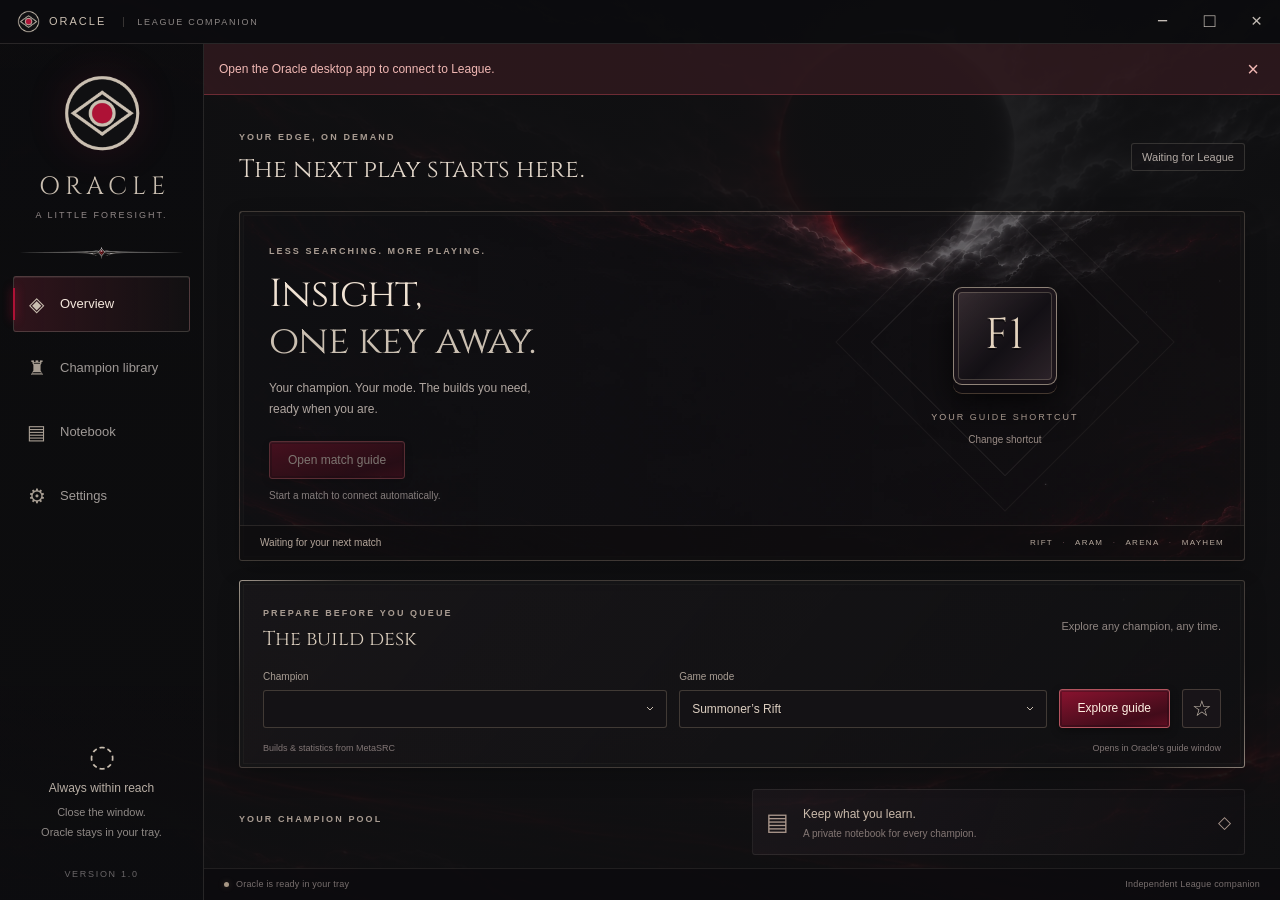
==== src/ui/index.html @ 6bd6531d "Build Oracle 1.2 tray analytics companion with themed guides and setup" ====
<!doctype html>
<html lang="en" data-theme="umbra">
<head>
  <meta charset="utf-8"><meta name="viewport" content="width=device-width,initial-scale=1"><meta name="color-scheme" content="dark">
  <meta http-equiv="Content-Security-Policy" content="default-src 'self'; script-src 'self'; style-src 'self' 'unsafe-inline'; img-src 'self' data: https://raw.communitydragon.org; connect-src 'self' ipc: http://ipc.localhost; object-src 'none'; frame-src 'none'; base-uri 'self'">
  <title>Oracle</title><link rel="icon" href="oracle.png"><link rel="stylesheet" href="appearance.css"><link rel="stylesheet" href="oracle.css">
  <script src="appearance.js"></script><script type="module" src="oracle.js"></script>
</head>
<body>
  <div class="app">
    <header class="titlebar" data-tauri-drag-region>
      <div class="title-identity" data-tauri-drag-region><img src="oracle.png" alt=""><span data-tauri-drag-region>ORACLE <i>LEAGUE COMPANION</i></span></div>
      <div class="window-actions"><button data-action="minimize" aria-label="Minimize">−</button><button data-action="maximize" aria-label="Maximize or restore">□</button><button data-action="hide" aria-label="Close to system tray" title="Close to tray">×</button></div>
    </header>
    <aside class="sidebar">
      <div class="brand"><img src="oracle.png" alt=""><h1>ORACLE</h1><span>A LITTLE FORESIGHT.</span></div>
      <img class="divider" src="lobby/divider.webp" alt="">
      <nav aria-label="Main navigation">
        <button class="nav active" data-tab="overview"><span class="nav-icon">◈</span>Overview</button>
        <button class="nav" data-tab="library"><span class="nav-icon">♜</span>Champion library</button>
        <button class="nav" data-tab="notebook"><span class="nav-icon">▤</span>Notebook</button>
        <button class="nav" data-tab="settings"><span class="nav-icon">⚙</span>Settings</button>
      </nav>
      <div class="sidebar-bottom"><div class="tray-emblem">◌</div><strong>Always within reach</strong><p>Close the window.<br>Oracle stays in your tray.</p><span id="version">VERSION 1.0</span></div>
    </aside>
    <main>
      <div id="app-error" class="error-banner" role="alert" hidden><span></span><button id="dismiss-error" aria-label="Dismiss error">×</button></div>
      <section id="overview" class="page active" aria-labelledby="overview-heading">
        <div class="page-heading"><div><span class="eyebrow">YOUR EDGE, ON DEMAND</span><h2 id="overview-heading">The next play starts here.</h2></div><span id="connection" class="connection">Waiting for League</span></div>
        <section class="hero framed">
          <div class="hero-copy"><span class="eyebrow">LESS SEARCHING. MORE PLAYING.</span><h3>Insight,<br><em>one key away.</em></h3><p>Your champion. Your mode. The builds you need,<br>ready when you are.</p><button class="primary" id="open-current" disabled>Open match guide</button><span id="current-caption" class="hero-caption">Start a match to connect automatically.</span></div>
          <div class="key-shrine"><div class="orbit orbit-one"></div><div class="orbit orbit-two"></div><div class="keycap" id="hero-key">F1</div><span>YOUR GUIDE SHORTCUT</span><button class="text-button" data-go="settings">Change shortcut</button></div>
          <div class="hero-footer"><span id="match-state">Waiting for your next match</span><span>RIFT <b>·</b> ARAM <b>·</b> ARENA <b>·</b> MAYHEM</span></div>
        </section>
        <section class="build-desk framed" aria-labelledby="desk-heading"><div class="section-heading"><div><span class="eyebrow">PREPARE BEFORE YOU QUEUE</span><h3 id="desk-heading">The build desk</h3></div><span class="subtle">Explore any champion, any time.</span></div>
          <div class="desk-controls"><label>Champion<select id="desk-champion" aria-label="Guide champion"></select></label><label>Game mode<select id="desk-mode"><option value="rift">Summoner’s Rift</option><option value="aram">ARAM</option><option value="arena">Arena</option><option value="mayhem">ARAM: Mayhem</option></select></label><button id="open-guide" class="primary">Explore guide</button><button id="favorite" class="favorite-button" aria-label="Favorite this champion" title="Favorite champion">☆</button></div>
          <div class="desk-footer"><span id="provider-label">Builds & statistics from MetaSRC</span><span>Opens in Oracle’s guide window</span></div>
        </section>
        <div class="overview-bottom"><div><span class="eyebrow">YOUR CHAMPION POOL</span><div id="favorite-chips" class="favorite-chips"></div></div><button class="notebook-prompt" data-go="notebook"><span>▤</span><div><strong>Keep what you learn.</strong><small>A private notebook for every champion.</small></div><span class="tiny-diamond">◇</span></button></div>
      </section>
      <section id="library" class="page" aria-labelledby="library-heading" hidden><div class="page-heading"><div><span class="eyebrow">KNOW YOUR CHAMPION</span><h2 id="library-heading">Champion library</h2></div><span id="champion-count" class="subtle"></span></div><div class="library-tools"><label class="search-field"><span>⌕</span><input id="champion-search" type="search" placeholder="Find a champion…" aria-label="Search champions"></label><button id="favorites-only" class="secondary" aria-pressed="false">☆ Favorites</button></div><div id="champion-grid" class="champion-grid"></div><p id="no-champions" class="empty" hidden>No champions match your search.</p></section>
      <section id="notebook" class="page" aria-labelledby="notebook-heading" hidden><div class="page-heading"><div><span class="eyebrow">SMALL NOTES. BETTER GAMES.</span><h2 id="notebook-heading">Your champion notebook</h2></div><span class="subtle">Saved on this PC</span></div><div class="notebook framed"><div class="note-heading"><label>Champion<select id="note-champion"></select></label><span id="note-state" role="status">No saved note</span></div><label for="note-text" class="note-label">What do you want to remember?</label><textarea id="note-text" maxlength="2000" placeholder="A matchup to respect. A build that worked. One thing to do better next game…"></textarea><div class="note-footer"><span id="note-count">0 / 2000</span><button id="save-note" class="primary">Save note</button></div></div><p class="privacy-note">Your observations stay in Oracle. Notes are never sent to a guide provider.</p></section>
      <section id="settings" class="page" aria-labelledby="settings-heading" hidden><div class="page-heading"><div><span class="eyebrow">MAKE IT YOURS</span><h2 id="settings-heading">Settings</h2></div><span class="subtle">Changes save immediately</span></div>
        <section class="settings-card framed"><h3>The guide shortcut</h3><div class="setting-row"><div><strong>Open analytics in game</strong><p>Press a function key, or combine a key with Ctrl, Alt or Shift.<br>Escape cancels recording.</p></div><button id="record-key" class="shortcut-button">F1 <span>Change</span></button></div><div class="shortcut-footer"><span id="shortcut-state">Active while League’s game window is in front.</span><button id="reset-key" class="text-button">Reset to F1</button><button id="disable-key" class="text-button">Disable</button></div><p id="capture-hint" role="status" hidden>Press your new shortcut…</p></section>
        <section class="settings-card framed"><h3>Quietly in the background</h3><label class="setting-row"><div><strong>Start with Windows</strong><p>Launch Oracle quietly in the system tray when you sign in.</p></div><input id="start-windows" type="checkbox" role="switch"><span class="switch" aria-hidden="true"></span></label><label class="setting-row"><div><strong>Open directly in the tray</strong><p>Keep the main window hidden when you launch Oracle.</p></div><input id="launch-tray" type="checkbox" role="switch"><span class="switch" aria-hidden="true"></span></label></section>
        <section class="settings-card framed"><h3>A familiar atmosphere</h3><div class="setting-row"><div><strong>Asset colour</strong><p>Silver frames, a jewel accent, and the original eclipse backdrop.</p></div><input id="accent-colour" type="color" aria-label="Asset colour" value="#ae1236"><button id="reset-colour" class="text-button">Reset</button></div></section>
        <div class="about-line"><span>ORACLE <small>by FrYiLo</small></span><button class="text-button" data-action="quit">Quit Oracle</button></div>
      </section>
      <footer class="statusbar"><span><i id="status-dot"></i><span id="status-label">Oracle is ready in your tray</span></span><span>Independent League companion</span></footer>
    </main>
  </div><div id="toast" class="toast" role="status" hidden></div>
</body>
</html>
---- src/ui/appearance.css ----
/* Shared materials. Asset colour is applied independently by appearance.js. */
:root {
  --silver: #cabfb1;
  --accent: #ae1236;
  --shine: #fff3e7;
  --rim: color-mix(in srgb,var(--silver) 64%,#2b292c);
  --muted-ink: color-mix(in srgb,var(--silver) 56%,#c5c5cc);
  --ground: color-mix(in srgb,var(--accent) 2%,#101012);
  --surface: color-mix(in srgb,var(--silver) 6%,#141416);
  --metal: linear-gradient(150deg,var(--shine),var(--rim) 22%,#373538 39%,var(--silver) 63%,#484549 79%,var(--shine));
  --enamel: linear-gradient(165deg,color-mix(in srgb,var(--accent) 77%,#181319),color-mix(in srgb,var(--accent) 35%,#08080b) 75%,color-mix(in srgb,var(--accent) 53%,#08080b));
  --graphite: linear-gradient(145deg,color-mix(in srgb,var(--silver) 13%,#171719),var(--ground) 64%,var(--surface));
}
---- src/ui/oracle.css ----
@font-face{font-family:Cinzel;src:url('fonts/cinzel-latin-400-normal.woff2')}@font-face{font-family:Cinzel;src:url('fonts/cinzel-latin-700-normal.woff2');font-weight:700}
*{box-sizing:border-box}html,body{margin:0;height:100%;overflow:hidden}body{font:14px/1.5 'Segoe UI',sans-serif;color:#e7e1da;background:#101012}button,input,select,textarea{font:inherit}button{color:inherit;cursor:pointer}button:disabled{cursor:default;opacity:.45}button:focus-visible,input:focus-visible,select:focus-visible,textarea:focus-visible{outline:2px solid var(--silver);outline-offset:4px}button{border:0}button,select{user-select:none}button{transition:background .16s,border-color .16s,box-shadow .16s}button:hover:not(:disabled){filter:brightness(1.15)}[hidden]{display:none!important}.app{height:100%;display:grid;grid-template-columns:204px 1fr;grid-template-rows:44px 1fr;background:linear-gradient(110deg,#101012f5,#101012eb),url('backgrounds/eclipse.webp') center/cover}.titlebar{grid-column:1/-1;display:flex;align-items:center;justify-content:space-between;border-bottom:1px solid #cabfb127;background:#0c0c0ee8;-webkit-user-select:none;user-select:none}.title-identity{display:flex;align-items:center;gap:9px;padding-left:17px;font-size:11px;letter-spacing:2px;color:var(--silver)}.title-identity img{width:23px;height:23px}.title-identity i{font-style:normal;font-size:9px;letter-spacing:1.7px;color:#8d8785;padding-left:13px;border-left:1px solid #cabfb13b;margin-left:12px}.window-actions{height:100%;display:flex}.window-actions button{width:47px;height:100%;background:transparent;color:#c4bdb6;font-size:19px}.window-actions button:last-child:hover{background:var(--accent)}.sidebar{display:flex;flex-direction:column;align-items:stretch;border-right:1px solid #cabfb125;background:linear-gradient(180deg,#0b0b0dc7,#0c0c0ed9);padding:28px 13px 18px;min-height:0}.brand{text-align:center}.brand>img{width:82px;height:82px;filter:drop-shadow(0 0 19px #ae123625)}.brand h1{font:25px Cinzel,serif;letter-spacing:5px;margin:10px 0 0 5px;color:var(--silver)}.brand>span{font-size:9px;letter-spacing:2px;color:#918887}.divider{width:165px;align-self:center;margin:23px 0 17px;height:12px;object-fit:contain;opacity:.75}nav{display:flex;flex-direction:column;gap:8px}.nav{display:flex;align-items:center;gap:12px;position:relative;text-align:left;padding:12px 11px;background:transparent;color:#9f9996;border:1px solid transparent;border-radius:3px;font-size:13px}.nav-icon{font-size:20px;width:23px;text-align:center;color:#a79d92}.nav.active{border-color:#cabfb139;background:linear-gradient(90deg,color-mix(in srgb,var(--accent) 16%,#171416),#17141688);color:#f4e7dc;box-shadow:inset 0 1px #fff1}.nav.active:before{content:'';position:absolute;left:-1px;top:11px;bottom:11px;width:2px;background:var(--accent);box-shadow:0 0 10px var(--accent)}.nav.active .nav-icon{color:var(--silver)}.sidebar-bottom{text-align:center;margin-top:auto;padding-top:20px;color:#8f8986;font-size:12px}.tray-emblem{font-size:30px;color:var(--silver);line-height:1}.sidebar-bottom strong{display:block;color:#b8aea4;font-size:12px;font-weight:500;margin-top:8px}.sidebar-bottom p{margin:6px 0 21px;font-size:11px;line-height:1.8}.sidebar-bottom>span{font-size:9px;letter-spacing:1.7px;color:#696567}main{min-width:0;min-height:0;position:relative;display:flex;flex-direction:column;overflow:hidden}.page{padding:30px 35px 22px;flex:1;min-height:0;overflow:auto;scrollbar-width:thin;scrollbar-color:#514044 transparent}.page-heading{display:flex;align-items:center;justify-content:space-between;gap:15px;margin-bottom:22px}.eyebrow{font-size:9px;letter-spacing:2.1px;color:#a99c92;font-weight:600}h2,h3,p{margin:0}h2{font:25px/1.5 Cinzel,Georgia,serif;color:#e1d5c8;margin-top:5px;font-weight:400;letter-spacing:.1px}.connection{border:1px solid #cabfb130;background:#151416b0;padding:5px 10px;border-radius:3px;font-size:11px;color:#b3aaa4;white-space:nowrap}.connection.connected{border-color:#74ad9b50;color:#9fc5b8}.framed{position:relative;border:1px solid #9d8e7b55;border-radius:3px;background:linear-gradient(130deg,#29232755,#101012a8);box-shadow:inset 0 0 0 3px #10101288,inset 0 0 0 4px #cabfb10a,0 8px 22px #0003}.framed:after{content:'';position:absolute;inset:-1px;pointer-events:none;border:1px solid transparent;border-radius:inherit;background:linear-gradient(135deg,#cabfb1b0,transparent 9%,transparent 91%,#cabfb188) border-box;mask:linear-gradient(#fff 0 0) padding-box,linear-gradient(#fff 0 0);mask-composite:exclude}.hero{min-height:280px;display:grid;grid-template-columns:1.1fr 1fr;position:relative;overflow:hidden;background:linear-gradient(90deg,#101013f2,#151217a1 65%,#161316b0),url('backgrounds/eclipse.webp') 48% 48%/cover}.hero-copy{padding:27px 0 57px 29px;z-index:1}.hero h3{font:39px/1.22 Cinzel,Georgia,serif;color:#f0e2d3;margin:11px 0 12px;letter-spacing:-.6px}.hero h3 em{font-style:normal;color:var(--silver)}.hero p{font-size:12px;color:#b0a6a0;line-height:1.8}.primary{display:inline-flex;justify-content:center;align-items:center;border:1px solid color-mix(in srgb,var(--accent) 55%,#baa28f);background:var(--enamel);box-shadow:inset 0 0 0 2px #170d114d,inset 0 1px #fff2,0 3px 9px #0005;border-radius:3px;color:#fff0e2;padding:9px 18px;font-weight:500;font-size:12px;white-space:nowrap}.hero .primary{margin-top:20px}.hero-caption{display:block;font-size:10px;color:#857d7c;margin-top:9px}.key-shrine{position:relative;display:flex;align-items:center;justify-content:center;flex-direction:column;padding-bottom:34px;isolation:isolate}.keycap{width:104px;min-height:98px;max-width:210px;padding:15px 10px;display:flex;align-items:center;justify-content:center;border:1px solid #d2c3ad99;background:linear-gradient(135deg,#51414799,#131015ee 55%,#372b32cc);box-shadow:inset 0 0 0 4px #1c151b,inset 0 0 0 5px #a7978659,0 8px 0 #0e0b0f,0 9px 0 #78625088,0 17px 35px #000b;font:43px/1.3 Cinzel,serif;color:#e3d3be;letter-spacing:1px;text-shadow:0 2px #0008;text-align:center;border-radius:9px;z-index:1;overflow-wrap:anywhere}.keycap.long{width:180px;font-size:23px}.key-shrine>span{font-size:9px;letter-spacing:2px;margin-top:26px;color:#b9a89c}.key-shrine>.text-button{font-size:10px;margin-top:5px;color:#9b8d87}.orbit{position:absolute;width:190px;height:190px;border:1px solid #cabfb11c;transform:rotate(45deg);top:35px;z-index:-1}.orbit-two{width:240px;height:240px;top:10px;border-color:#cabfb110}.hero-footer{position:absolute;left:0;right:0;bottom:0;height:35px;display:flex;align-items:center;justify-content:space-between;padding:0 20px;background:#0e0c0eae;border-top:1px solid #cabfb123;color:#b4a69b;font-size:10px}.hero-footer>span:last-child{font-size:8px;letter-spacing:1.3px}.hero-footer b{font-weight:400;color:#6e5156;margin:0 6px}.build-desk{margin-top:19px;padding:20px 23px 12px}.section-heading{display:flex;align-items:center;justify-content:space-between;margin-bottom:17px}.section-heading h3{font:20px Cinzel,serif;margin-top:3px;color:#dacdbd}.subtle{font-size:11px;color:#8f8581}.desk-controls{display:flex;gap:12px;align-items:flex-end}label{display:block}label>select{margin-top:6px}.desk-controls label:first-child{flex:1.1}.desk-controls label:nth-child(2){flex:1}.desk-controls label,.note-heading label{font-size:10px;color:#a89d93}select{width:100%;min-width:0;padding:9px 30px 9px 12px;background:#141215;border:1px solid #7c6d5e70;border-radius:3px;color:#ddcfc1;appearance:none;background-image:url("data:image/svg+xml,%3Csvg xmlns='http://www.w3.org/2000/svg' width='12' height='12' viewBox='0 0 12 12'%3E%3Cpath d='m3 4 3 3 3-3' fill='none' stroke='%23cabfb1'/%3E%3C/svg%3E");background-position:right 10px center;background-repeat:no-repeat;font-size:12px}select option{background:#171418}.desk-controls>.primary{height:39px}.favorite-button{background:#181418;border:1px solid #7c6d5e70;width:39px;height:39px;border-radius:3px;color:var(--silver);font-size:22px}.favorite-button.selected{color:#e3bc80}.desk-footer{display:flex;justify-content:space-between;margin-top:14px;color:#817675;font-size:9px}.overview-bottom{display:grid;grid-template-columns:1fr 1fr;align-items:center;gap:20px;margin-top:21px}.favorite-chips{display:flex;flex-wrap:wrap;gap:7px;margin-top:9px}.favorite-chips button{background:#1b171b;border:1px solid #73645b66;border-radius:3px;color:#c6b5a7;font-size:10px;padding:4px 9px}.favorite-chips p{font-size:11px;color:#847a76}.notebook-prompt{display:flex;align-items:center;gap:14px;text-align:left;background:linear-gradient(110deg,#28202766,#15121644);border:1px solid #cabfb11c;border-radius:3px;padding:13px;color:#aa978c}.notebook-prompt>span{font-size:24px}.notebook-prompt strong{font-size:12px;color:#c9b9aa;font-weight:500}.notebook-prompt small{display:block;font-size:10px;color:#847774;margin-top:2px}.notebook-prompt .tiny-diamond{margin-left:auto;font-size:17px}.statusbar{height:32px;flex-shrink:0;display:flex;align-items:center;justify-content:space-between;padding:0 20px;border-top:1px solid #cabfb11c;background:#0c0b0dc9;font-size:9px;color:#776e6d;letter-spacing:.2px}.statusbar>span:first-child{display:flex;align-items:center;gap:7px}#status-dot{width:5px;height:5px;border-radius:50%;background:#a79785;box-shadow:0 0 6px #c7ad8b44}.library-tools{display:flex;gap:15px;justify-content:space-between;margin:22px 0}.search-field{display:flex;align-items:center;gap:9px;flex:1;background:#141215;border:1px solid #73645b66;border-radius:3px;padding:7px 12px}.search-field span{font-size:20px;color:var(--silver)}.search-field input{background:none;border:none;color:#dfcdbd;outline:none;width:100%;font-size:13px}.secondary{padding:9px 17px;background:#27202677;border:1px solid #73645b66;border-radius:3px;font-size:12px;color:#c9b7a7}.secondary[aria-pressed=true]{border-color:var(--accent);background:color-mix(in srgb,var(--accent) 16%,#181419)}.champion-grid{display:grid;grid-template-columns:repeat(auto-fill,minmax(99px,1fr));gap:13px}.champion-card{position:relative;display:flex;align-items:center;flex-direction:column;border:1px solid #73645b55;border-radius:3px;background:linear-gradient(135deg,#31272e7d,#101013ad);padding:14px 8px 10px;min-height:126px}.champion-card img{width:68px;height:68px;object-fit:cover;border:1px solid #b39a7b88;box-shadow:0 0 0 3px #151116,0 0 0 4px #cabfb122}.champion-card strong{font:11px Cinzel,serif;color:#dbc6b2;margin-top:11px}.champion-card .star{position:absolute;top:4px;right:6px;color:#d6b17c;font-size:12px}.empty{text-align:center;padding:50px;color:#9b8d84}.notebook{padding:25px}.note-heading{display:flex;justify-content:space-between;align-items:center;margin-bottom:28px}.note-heading label{width:240px}#note-state{font-size:11px;color:#9c8d84}.note-label{font:17px Cinzel,serif;color:#cebdaa;margin-bottom:14px}textarea{display:block;width:100%;height:275px;resize:vertical;min-height:180px;max-height:45vh;border:1px solid #73645b66;background:#100e12ad;color:#d6c7ba;padding:16px;line-height:1.8;font-size:14px;border-radius:3px}.note-footer{display:flex;align-items:center;justify-content:space-between;margin-top:17px}.note-footer>span{font-size:10px;color:#807470}.privacy-note{font-size:11px;color:#887c76;text-align:center;margin-top:20px}.settings-card{padding:20px 23px;margin-bottom:18px}.settings-card>h3{font:17px Cinzel,serif;color:#d9c8b5;margin-bottom:15px}.setting-row{display:flex;align-items:center;gap:15px;padding:13px 0;border-top:1px solid #cabfb112}.setting-row>div{flex:1}.setting-row strong{font-size:12px;font-weight:500;color:#d4c3b3}.setting-row p{font-size:11px;line-height:1.8;color:#92847e;margin-top:4px}.shortcut-button{padding:10px 12px;background:#231b22;border:1px solid #ae12365e;border-radius:4px;font-family:Cinzel;color:#e9d7c4;font-size:19px;min-width:110px}.shortcut-button span{display:block;font:9px 'Segoe UI',sans-serif;color:#96847e;margin-top:4px}.shortcut-button.recording{border-color:#d5bfa3;box-shadow:0 0 17px #cabfb118}.text-button{background:none;color:#b7a292;font-size:11px;padding:3px}.shortcut-footer{display:flex;align-items:center;gap:17px;margin-top:10px}.shortcut-footer>span{flex:1;font-size:10px;color:#8d7c77}#capture-hint{font-size:12px;color:#dfc7ab;margin-top:13px}.setting-row input[role=switch]{position:absolute;opacity:0;right:25px;width:36px;height:23px;cursor:pointer;z-index:1}.switch{position:relative;width:36px;height:20px;background:#33282e;border:1px solid #79645c;border-radius:12px}.switch:before{content:'';position:absolute;width:12px;height:12px;top:3px;left:4px;background:#9f8b7f;border-radius:50%;transition:transform .15s}input:checked+.switch{background:color-mix(in srgb,var(--accent) 55%,#20151d)}input:checked+.switch:before{transform:translateX(14px);background:#e4d0b9}input:focus-visible+.switch{outline:2px solid var(--silver);outline-offset:3px}input[type=color]{height:34px;width:45px;padding:3px;border:1px solid #786353;background:#171216;border-radius:3px;cursor:pointer}.about-line{display:flex;align-items:center;justify-content:space-between;padding:3px 5px;color:#b8a28f;font:16px Cinzel,serif}.about-line small{font:10px 'Segoe UI',sans-serif;color:#8a7972;margin-left:10px}.toast{position:fixed;bottom:49px;left:calc(50% + 102px);transform:translateX(-50%);z-index:9;padding:10px 23px;background:#21191ff5;border:1px solid #cabfb163;border-radius:4px;box-shadow:0 6px 20px #0008;color:#dfc9b3;font-size:12px;max-width:600px}.error-banner{display:flex;align-items:center;gap:10px;padding:9px 15px;border-bottom:1px solid #a83d4a88;background:#31191fcc;color:#f1b8b4;font-size:12px}.error-banner span{flex:1}.error-banner button{background:none;font-size:20px;color:inherit}::-webkit-scrollbar{width:6px}::-webkit-scrollbar-thumb{background:#4c3c40;border-radius:4px}@media(max-width:980px){.sidebar{padding-left:8px;padding-right:8px}.app{grid-template-columns:177px 1fr}.page{padding:25px}.hero h3{font-size:33px}.hero-copy{padding-left:23px}.hero .eyebrow{font-size:8px;letter-spacing:1.5px}.hero-caption{max-width:230px}.section-heading>.subtle{font-size:10px}.desk-controls{gap:8px}.desk-controls>.primary{padding:8px 12px}.overview-bottom{gap:12px}.notebook-prompt{gap:9px;padding:10px}.notebook-prompt small{font-size:9px}.toast{left:calc(50% + 88px)}}@media(prefers-reduced-motion:reduce){*{transition:none!important;scroll-behavior:auto!important}}
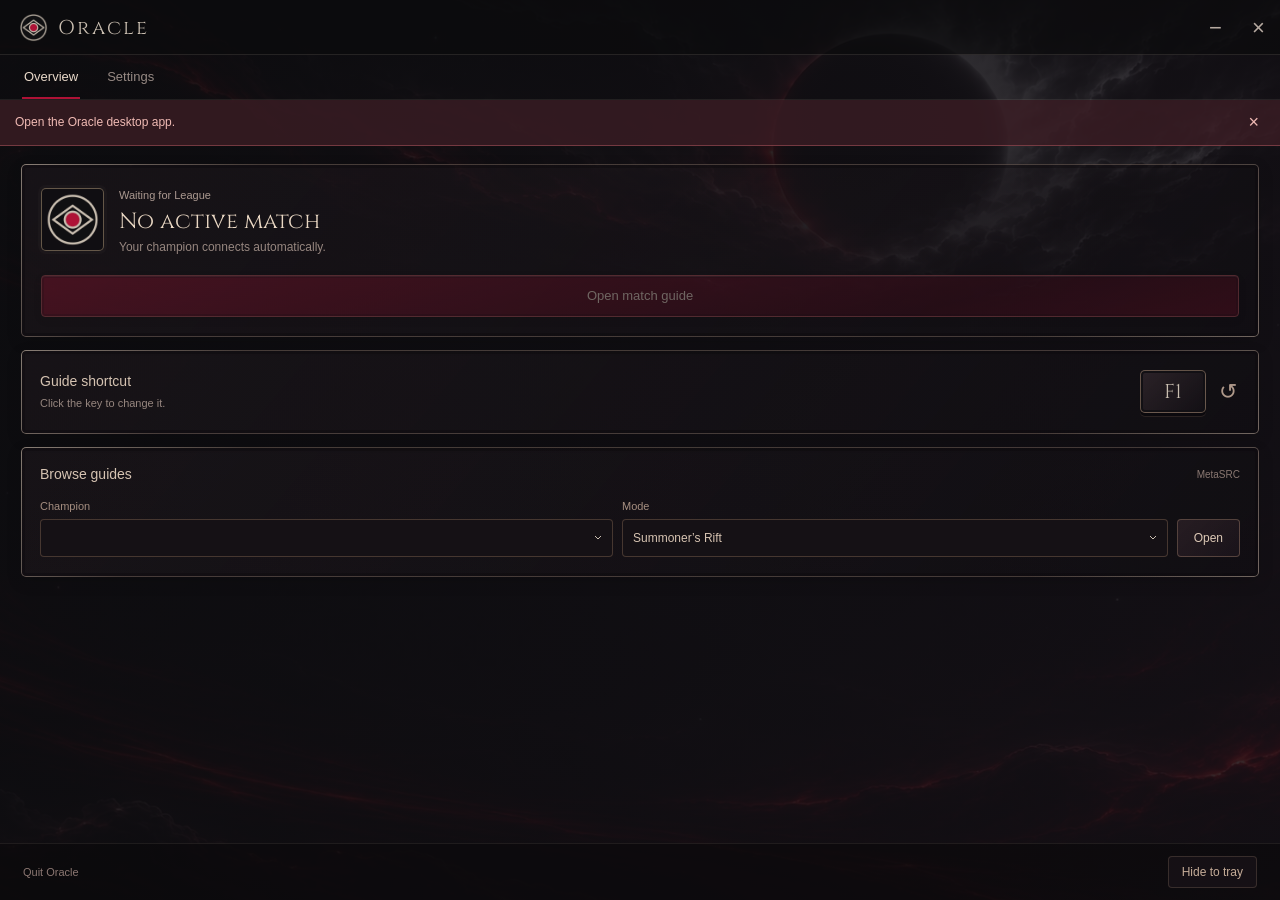
==== commit b804acdf: "Build Oracle 1.4 with compact UI and restored fullscreen guide lifecycle" ====
--- a/src/ui/index.html
+++ b/src/ui/index.html
@@ -9,45 +9,27 @@
 <body>
   <div class="app">
     <header class="titlebar" data-tauri-drag-region>
-      <div class="title-identity" data-tauri-drag-region><img src="oracle.png" alt=""><span data-tauri-drag-region>ORACLE <i>LEAGUE COMPANION</i></span></div>
-      <div class="window-actions"><button data-action="minimize" aria-label="Minimize">−</button><button data-action="maximize" aria-label="Maximize or restore">□</button><button data-action="hide" aria-label="Close to system tray" title="Close to tray">×</button></div>
+      <div class="identity" data-tauri-drag-region><img src="oracle.png" alt=""><h1 data-tauri-drag-region>Oracle</h1><span id="version" data-tauri-drag-region></span></div>
+      <div class="window-actions"><button data-action="minimize" aria-label="Minimize" title="Minimize">−</button><button data-action="hide" aria-label="Close to tray" title="Close to tray">×</button></div>
     </header>
-    <aside class="sidebar">
-      <div class="brand"><img src="oracle.png" alt=""><h1>ORACLE</h1><span>A LITTLE FORESIGHT.</span></div>
-      <img class="divider" src="lobby/divider.webp" alt="">
-      <nav aria-label="Main navigation">
-        <button class="nav active" data-tab="overview"><span class="nav-icon">◈</span>Overview</button>
-        <button class="nav" data-tab="library"><span class="nav-icon">♜</span>Champion library</button>
-        <button class="nav" data-tab="notebook"><span class="nav-icon">▤</span>Notebook</button>
-        <button class="nav" data-tab="settings"><span class="nav-icon">⚙</span>Settings</button>
-      </nav>
-      <div class="sidebar-bottom"><div class="tray-emblem">◌</div><strong>Always within reach</strong><p>Close the window.<br>Oracle stays in your tray.</p><span id="version">VERSION 1.0</span></div>
-    </aside>
+    <nav aria-label="Main navigation"><button class="active" data-tab="overview" aria-selected="true">Overview</button><button data-tab="settings" aria-selected="false">Settings</button></nav>
     <main>
       <div id="app-error" class="error-banner" role="alert" hidden><span></span><button id="dismiss-error" aria-label="Dismiss error">×</button></div>
-      <section id="overview" class="page active" aria-labelledby="overview-heading">
-        <div class="page-heading"><div><span class="eyebrow">YOUR EDGE, ON DEMAND</span><h2 id="overview-heading">The next play starts here.</h2></div><span id="connection" class="connection">Waiting for League</span></div>
-        <section class="hero framed">
-          <div class="hero-copy"><span class="eyebrow">LESS SEARCHING. MORE PLAYING.</span><h3>Insight,<br><em>one key away.</em></h3><p>Your champion. Your mode. The builds you need,<br>ready when you are.</p><button class="primary" id="open-current" disabled>Open match guide</button><span id="current-caption" class="hero-caption">Start a match to connect automatically.</span></div>
-          <div class="key-shrine"><div class="orbit orbit-one"></div><div class="orbit orbit-two"></div><div class="keycap" id="hero-key">F1</div><span>YOUR GUIDE SHORTCUT</span><button class="text-button" data-go="settings">Change shortcut</button></div>
-          <div class="hero-footer"><span id="match-state">Waiting for your next match</span><span>RIFT <b>·</b> ARAM <b>·</b> ARENA <b>·</b> MAYHEM</span></div>
+      <section id="overview" class="page" aria-label="Overview">
+        <section class="match-card framed" aria-label="Current match">
+          <div class="match-identity"><div class="portrait"><img id="match-icon" src="oracle.png" alt=""></div><div class="match-copy"><span id="connection" class="connection">Waiting for League</span><h2 id="match-champion">No active match</h2><p id="match-detail">Your champion connects automatically.</p></div><span class="live-mark" id="live-mark" hidden>LIVE</span></div>
+          <button id="open-current" class="primary full" disabled>Open match guide</button>
         </section>
-        <section class="build-desk framed" aria-labelledby="desk-heading"><div class="section-heading"><div><span class="eyebrow">PREPARE BEFORE YOU QUEUE</span><h3 id="desk-heading">The build desk</h3></div><span class="subtle">Explore any champion, any time.</span></div>
-          <div class="desk-controls"><label>Champion<select id="desk-champion" aria-label="Guide champion"></select></label><label>Game mode<select id="desk-mode"><option value="rift">Summoner’s Rift</option><option value="aram">ARAM</option><option value="arena">Arena</option><option value="mayhem">ARAM: Mayhem</option></select></label><button id="open-guide" class="primary">Explore guide</button><button id="favorite" class="favorite-button" aria-label="Favorite this champion" title="Favorite champion">☆</button></div>
-          <div class="desk-footer"><span id="provider-label">Builds & statistics from MetaSRC</span><span>Opens in Oracle’s guide window</span></div>
-        </section>
-        <div class="overview-bottom"><div><span class="eyebrow">YOUR CHAMPION POOL</span><div id="favorite-chips" class="favorite-chips"></div></div><button class="notebook-prompt" data-go="notebook"><span>▤</span><div><strong>Keep what you learn.</strong><small>A private notebook for every champion.</small></div><span class="tiny-diamond">◇</span></button></div>
+        <section class="shortcut-card framed" aria-label="Guide shortcut"><div><h3>Guide shortcut</h3><p id="shortcut-state">Click the key to change it.</p></div><button id="record-key" class="shortcut-key" title="Change shortcut">F1</button><button id="reset-key" class="icon-button" title="Reset to F1" aria-label="Reset shortcut to F1">↺</button></section>
+        <section class="browse-card framed" aria-labelledby="browse-heading"><div class="section-heading"><h3 id="browse-heading">Browse guides</h3><span id="provider-label">MetaSRC</span></div><div class="guide-picker"><label>Champion<select id="desk-champion" aria-label="Guide champion"></select></label><label>Mode<select id="desk-mode" aria-label="Guide mode"><option value="rift">Summoner’s Rift</option><option value="aram">ARAM</option><option value="arena">Arena</option><option value="mayhem">ARAM: Mayhem</option></select></label><button id="open-guide" class="secondary">Open</button></div></section>
       </section>
-      <section id="library" class="page" aria-labelledby="library-heading" hidden><div class="page-heading"><div><span class="eyebrow">KNOW YOUR CHAMPION</span><h2 id="library-heading">Champion library</h2></div><span id="champion-count" class="subtle"></span></div><div class="library-tools"><label class="search-field"><span>⌕</span><input id="champion-search" type="search" placeholder="Find a champion…" aria-label="Search champions"></label><button id="favorites-only" class="secondary" aria-pressed="false">☆ Favorites</button></div><div id="champion-grid" class="champion-grid"></div><p id="no-champions" class="empty" hidden>No champions match your search.</p></section>
-      <section id="notebook" class="page" aria-labelledby="notebook-heading" hidden><div class="page-heading"><div><span class="eyebrow">SMALL NOTES. BETTER GAMES.</span><h2 id="notebook-heading">Your champion notebook</h2></div><span class="subtle">Saved on this PC</span></div><div class="notebook framed"><div class="note-heading"><label>Champion<select id="note-champion"></select></label><span id="note-state" role="status">No saved note</span></div><label for="note-text" class="note-label">What do you want to remember?</label><textarea id="note-text" maxlength="2000" placeholder="A matchup to respect. A build that worked. One thing to do better next game…"></textarea><div class="note-footer"><span id="note-count">0 / 2000</span><button id="save-note" class="primary">Save note</button></div></div><p class="privacy-note">Your observations stay in Oracle. Notes are never sent to a guide provider.</p></section>
-      <section id="settings" class="page" aria-labelledby="settings-heading" hidden><div class="page-heading"><div><span class="eyebrow">MAKE IT YOURS</span><h2 id="settings-heading">Settings</h2></div><span class="subtle">Changes save immediately</span></div>
-        <section class="settings-card framed"><h3>The guide shortcut</h3><div class="setting-row"><div><strong>Open analytics in game</strong><p>Press a function key, or combine a key with Ctrl, Alt or Shift.<br>Escape cancels recording.</p></div><button id="record-key" class="shortcut-button">F1 <span>Change</span></button></div><div class="shortcut-footer"><span id="shortcut-state">Active while League’s game window is in front.</span><button id="reset-key" class="text-button">Reset to F1</button><button id="disable-key" class="text-button">Disable</button></div><p id="capture-hint" role="status" hidden>Press your new shortcut…</p></section>
-        <section class="settings-card framed"><h3>Quietly in the background</h3><label class="setting-row"><div><strong>Start with Windows</strong><p>Launch Oracle quietly in the system tray when you sign in.</p></div><input id="start-windows" type="checkbox" role="switch"><span class="switch" aria-hidden="true"></span></label><label class="setting-row"><div><strong>Open directly in the tray</strong><p>Keep the main window hidden when you launch Oracle.</p></div><input id="launch-tray" type="checkbox" role="switch"><span class="switch" aria-hidden="true"></span></label></section>
-        <section class="settings-card framed"><h3>A familiar atmosphere</h3><div class="setting-row"><div><strong>Asset colour</strong><p>Silver frames, a jewel accent, and the original eclipse backdrop.</p></div><input id="accent-colour" type="color" aria-label="Asset colour" value="#ae1236"><button id="reset-colour" class="text-button">Reset</button></div></section>
-        <div class="about-line"><span>ORACLE <small>by FrYiLo</small></span><button class="text-button" data-action="quit">Quit Oracle</button></div>
+      <section id="settings" class="page" aria-label="Settings" hidden>
+        <section class="settings-card framed" aria-label="Startup preferences"><label class="setting-row"><div><strong>Open directly in the tray</strong><p>Show Oracle when you need it.</p></div><input id="launch-tray" type="checkbox" role="switch" checked><span class="switch" aria-hidden="true"></span></label><label class="setting-row"><div><strong>Start with Windows</strong><p>Launch quietly when you sign in.</p></div><input id="start-windows" type="checkbox" role="switch"><span class="switch" aria-hidden="true"></span></label></section>
+        <section class="settings-card framed"><div class="setting-row"><div><strong>Accent colour</strong></div><input id="accent-colour" type="color" aria-label="Accent colour" value="#ae1236"><button id="reset-colour" class="text-button">Reset</button></div></section>
+        <section class="settings-card framed"><label class="setting-row"><div><strong>Guide shortcut</strong><p>Enable or disable the in-game shortcut.</p></div><input id="enable-key" type="checkbox" role="switch" checked><span class="switch" aria-hidden="true"></span></label><button class="shortcut-link text-button" data-tab="overview">Change shortcut in Overview</button></section>
       </section>
-      <footer class="statusbar"><span><i id="status-dot"></i><span id="status-label">Oracle is ready in your tray</span></span><span>Independent League companion</span></footer>
     </main>
+    <footer><button class="text-button quit" data-action="quit">Quit Oracle</button><button class="tray-button" data-action="hide">Hide to tray</button></footer>
   </div><div id="toast" class="toast" role="status" hidden></div>
 </body>
 </html>
--- a/src/ui/oracle.css
+++ b/src/ui/oracle.css
@@ -1,2 +1,3 @@
-@font-face{font-family:Cinzel;src:url('fonts/cinzel-latin-400-normal.woff2')}@font-face{font-family:Cinzel;src:url('fonts/cinzel-latin-700-normal.woff2');font-weight:700}
-*{box-sizing:border-box}html,body{margin:0;height:100%;overflow:hidden}body{font:14px/1.5 'Segoe UI',sans-serif;color:#e7e1da;background:#101012}button,input,select,textarea{font:inherit}button{color:inherit;cursor:pointer}button:disabled{cursor:default;opacity:.45}button:focus-visible,input:focus-visible,select:focus-visible,textarea:focus-visible{outline:2px solid var(--silver);outline-offset:4px}button{border:0}button,select{user-select:none}button{transition:background .16s,border-color .16s,box-shadow .16s}button:hover:not(:disabled){filter:brightness(1.15)}[hidden]{display:none!important}.app{height:100%;display:grid;grid-template-columns:204px 1fr;grid-template-rows:44px 1fr;background:linear-gradient(110deg,#101012f5,#101012eb),url('backgrounds/eclipse.webp') center/cover}.titlebar{grid-column:1/-1;display:flex;align-items:center;justify-content:space-between;border-bottom:1px solid #cabfb127;background:#0c0c0ee8;-webkit-user-select:none;user-select:none}.title-identity{display:flex;align-items:center;gap:9px;padding-left:17px;font-size:11px;letter-spacing:2px;color:var(--silver)}.title-identity img{width:23px;height:23px}.title-identity i{font-style:normal;font-size:9px;letter-spacing:1.7px;color:#8d8785;padding-left:13px;border-left:1px solid #cabfb13b;margin-left:12px}.window-actions{height:100%;display:flex}.window-actions button{width:47px;height:100%;background:transparent;color:#c4bdb6;font-size:19px}.window-actions button:last-child:hover{background:var(--accent)}.sidebar{display:flex;flex-direction:column;align-items:stretch;border-right:1px solid #cabfb125;background:linear-gradient(180deg,#0b0b0dc7,#0c0c0ed9);padding:28px 13px 18px;min-height:0}.brand{text-align:center}.brand>img{width:82px;height:82px;filter:drop-shadow(0 0 19px #ae123625)}.brand h1{font:25px Cinzel,serif;letter-spacing:5px;margin:10px 0 0 5px;color:var(--silver)}.brand>span{font-size:9px;letter-spacing:2px;color:#918887}.divider{width:165px;align-self:center;margin:23px 0 17px;height:12px;object-fit:contain;opacity:.75}nav{display:flex;flex-direction:column;gap:8px}.nav{display:flex;align-items:center;gap:12px;position:relative;text-align:left;padding:12px 11px;background:transparent;color:#9f9996;border:1px solid transparent;border-radius:3px;font-size:13px}.nav-icon{font-size:20px;width:23px;text-align:center;color:#a79d92}.nav.active{border-color:#cabfb139;background:linear-gradient(90deg,color-mix(in srgb,var(--accent) 16%,#171416),#17141688);color:#f4e7dc;box-shadow:inset 0 1px #fff1}.nav.active:before{content:'';position:absolute;left:-1px;top:11px;bottom:11px;width:2px;background:var(--accent);box-shadow:0 0 10px var(--accent)}.nav.active .nav-icon{color:var(--silver)}.sidebar-bottom{text-align:center;margin-top:auto;padding-top:20px;color:#8f8986;font-size:12px}.tray-emblem{font-size:30px;color:var(--silver);line-height:1}.sidebar-bottom strong{display:block;color:#b8aea4;font-size:12px;font-weight:500;margin-top:8px}.sidebar-bottom p{margin:6px 0 21px;font-size:11px;line-height:1.8}.sidebar-bottom>span{font-size:9px;letter-spacing:1.7px;color:#696567}main{min-width:0;min-height:0;position:relative;display:flex;flex-direction:column;overflow:hidden}.page{padding:30px 35px 22px;flex:1;min-height:0;overflow:auto;scrollbar-width:thin;scrollbar-color:#514044 transparent}.page-heading{display:flex;align-items:center;justify-content:space-between;gap:15px;margin-bottom:22px}.eyebrow{font-size:9px;letter-spacing:2.1px;color:#a99c92;font-weight:600}h2,h3,p{margin:0}h2{font:25px/1.5 Cinzel,Georgia,serif;color:#e1d5c8;margin-top:5px;font-weight:400;letter-spacing:.1px}.connection{border:1px solid #cabfb130;background:#151416b0;padding:5px 10px;border-radius:3px;font-size:11px;color:#b3aaa4;white-space:nowrap}.connection.connected{border-color:#74ad9b50;color:#9fc5b8}.framed{position:relative;border:1px solid #9d8e7b55;border-radius:3px;background:linear-gradient(130deg,#29232755,#101012a8);box-shadow:inset 0 0 0 3px #10101288,inset 0 0 0 4px #cabfb10a,0 8px 22px #0003}.framed:after{content:'';position:absolute;inset:-1px;pointer-events:none;border:1px solid transparent;border-radius:inherit;background:linear-gradient(135deg,#cabfb1b0,transparent 9%,transparent 91%,#cabfb188) border-box;mask:linear-gradient(#fff 0 0) padding-box,linear-gradient(#fff 0 0);mask-composite:exclude}.hero{min-height:280px;display:grid;grid-template-columns:1.1fr 1fr;position:relative;overflow:hidden;background:linear-gradient(90deg,#101013f2,#151217a1 65%,#161316b0),url('backgrounds/eclipse.webp') 48% 48%/cover}.hero-copy{padding:27px 0 57px 29px;z-index:1}.hero h3{font:39px/1.22 Cinzel,Georgia,serif;color:#f0e2d3;margin:11px 0 12px;letter-spacing:-.6px}.hero h3 em{font-style:normal;color:var(--silver)}.hero p{font-size:12px;color:#b0a6a0;line-height:1.8}.primary{display:inline-flex;justify-content:center;align-items:center;border:1px solid color-mix(in srgb,var(--accent) 55%,#baa28f);background:var(--enamel);box-shadow:inset 0 0 0 2px #170d114d,inset 0 1px #fff2,0 3px 9px #0005;border-radius:3px;color:#fff0e2;padding:9px 18px;font-weight:500;font-size:12px;white-space:nowrap}.hero .primary{margin-top:20px}.hero-caption{display:block;font-size:10px;color:#857d7c;margin-top:9px}.key-shrine{position:relative;display:flex;align-items:center;justify-content:center;flex-direction:column;padding-bottom:34px;isolation:isolate}.keycap{width:104px;min-height:98px;max-width:210px;padding:15px 10px;display:flex;align-items:center;justify-content:center;border:1px solid #d2c3ad99;background:linear-gradient(135deg,#51414799,#131015ee 55%,#372b32cc);box-shadow:inset 0 0 0 4px #1c151b,inset 0 0 0 5px #a7978659,0 8px 0 #0e0b0f,0 9px 0 #78625088,0 17px 35px #000b;font:43px/1.3 Cinzel,serif;color:#e3d3be;letter-spacing:1px;text-shadow:0 2px #0008;text-align:center;border-radius:9px;z-index:1;overflow-wrap:anywhere}.keycap.long{width:180px;font-size:23px}.key-shrine>span{font-size:9px;letter-spacing:2px;margin-top:26px;color:#b9a89c}.key-shrine>.text-button{font-size:10px;margin-top:5px;color:#9b8d87}.orbit{position:absolute;width:190px;height:190px;border:1px solid #cabfb11c;transform:rotate(45deg);top:35px;z-index:-1}.orbit-two{width:240px;height:240px;top:10px;border-color:#cabfb110}.hero-footer{position:absolute;left:0;right:0;bottom:0;height:35px;display:flex;align-items:center;justify-content:space-between;padding:0 20px;background:#0e0c0eae;border-top:1px solid #cabfb123;color:#b4a69b;font-size:10px}.hero-footer>span:last-child{font-size:8px;letter-spacing:1.3px}.hero-footer b{font-weight:400;color:#6e5156;margin:0 6px}.build-desk{margin-top:19px;padding:20px 23px 12px}.section-heading{display:flex;align-items:center;justify-content:space-between;margin-bottom:17px}.section-heading h3{font:20px Cinzel,serif;margin-top:3px;color:#dacdbd}.subtle{font-size:11px;color:#8f8581}.desk-controls{display:flex;gap:12px;align-items:flex-end}label{display:block}label>select{margin-top:6px}.desk-controls label:first-child{flex:1.1}.desk-controls label:nth-child(2){flex:1}.desk-controls label,.note-heading label{font-size:10px;color:#a89d93}select{width:100%;min-width:0;padding:9px 30px 9px 12px;background:#141215;border:1px solid #7c6d5e70;border-radius:3px;color:#ddcfc1;appearance:none;background-image:url("data:image/svg+xml,%3Csvg xmlns='http://www.w3.org/2000/svg' width='12' height='12' viewBox='0 0 12 12'%3E%3Cpath d='m3 4 3 3 3-3' fill='none' stroke='%23cabfb1'/%3E%3C/svg%3E");background-position:right 10px center;background-repeat:no-repeat;font-size:12px}select option{background:#171418}.desk-controls>.primary{height:39px}.favorite-button{background:#181418;border:1px solid #7c6d5e70;width:39px;height:39px;border-radius:3px;color:var(--silver);font-size:22px}.favorite-button.selected{color:#e3bc80}.desk-footer{display:flex;justify-content:space-between;margin-top:14px;color:#817675;font-size:9px}.overview-bottom{display:grid;grid-template-columns:1fr 1fr;align-items:center;gap:20px;margin-top:21px}.favorite-chips{display:flex;flex-wrap:wrap;gap:7px;margin-top:9px}.favorite-chips button{background:#1b171b;border:1px solid #73645b66;border-radius:3px;color:#c6b5a7;font-size:10px;padding:4px 9px}.favorite-chips p{font-size:11px;color:#847a76}.notebook-prompt{display:flex;align-items:center;gap:14px;text-align:left;background:linear-gradient(110deg,#28202766,#15121644);border:1px solid #cabfb11c;border-radius:3px;padding:13px;color:#aa978c}.notebook-prompt>span{font-size:24px}.notebook-prompt strong{font-size:12px;color:#c9b9aa;font-weight:500}.notebook-prompt small{display:block;font-size:10px;color:#847774;margin-top:2px}.notebook-prompt .tiny-diamond{margin-left:auto;font-size:17px}.statusbar{height:32px;flex-shrink:0;display:flex;align-items:center;justify-content:space-between;padding:0 20px;border-top:1px solid #cabfb11c;background:#0c0b0dc9;font-size:9px;color:#776e6d;letter-spacing:.2px}.statusbar>span:first-child{display:flex;align-items:center;gap:7px}#status-dot{width:5px;height:5px;border-radius:50%;background:#a79785;box-shadow:0 0 6px #c7ad8b44}.library-tools{display:flex;gap:15px;justify-content:space-between;margin:22px 0}.search-field{display:flex;align-items:center;gap:9px;flex:1;background:#141215;border:1px solid #73645b66;border-radius:3px;padding:7px 12px}.search-field span{font-size:20px;color:var(--silver)}.search-field input{background:none;border:none;color:#dfcdbd;outline:none;width:100%;font-size:13px}.secondary{padding:9px 17px;background:#27202677;border:1px solid #73645b66;border-radius:3px;font-size:12px;color:#c9b7a7}.secondary[aria-pressed=true]{border-color:var(--accent);background:color-mix(in srgb,var(--accent) 16%,#181419)}.champion-grid{display:grid;grid-template-columns:repeat(auto-fill,minmax(99px,1fr));gap:13px}.champion-card{position:relative;display:flex;align-items:center;flex-direction:column;border:1px solid #73645b55;border-radius:3px;background:linear-gradient(135deg,#31272e7d,#101013ad);padding:14px 8px 10px;min-height:126px}.champion-card img{width:68px;height:68px;object-fit:cover;border:1px solid #b39a7b88;box-shadow:0 0 0 3px #151116,0 0 0 4px #cabfb122}.champion-card strong{font:11px Cinzel,serif;color:#dbc6b2;margin-top:11px}.champion-card .star{position:absolute;top:4px;right:6px;color:#d6b17c;font-size:12px}.empty{text-align:center;padding:50px;color:#9b8d84}.notebook{padding:25px}.note-heading{display:flex;justify-content:space-between;align-items:center;margin-bottom:28px}.note-heading label{width:240px}#note-state{font-size:11px;color:#9c8d84}.note-label{font:17px Cinzel,serif;color:#cebdaa;margin-bottom:14px}textarea{display:block;width:100%;height:275px;resize:vertical;min-height:180px;max-height:45vh;border:1px solid #73645b66;background:#100e12ad;color:#d6c7ba;padding:16px;line-height:1.8;font-size:14px;border-radius:3px}.note-footer{display:flex;align-items:center;justify-content:space-between;margin-top:17px}.note-footer>span{font-size:10px;color:#807470}.privacy-note{font-size:11px;color:#887c76;text-align:center;margin-top:20px}.settings-card{padding:20px 23px;margin-bottom:18px}.settings-card>h3{font:17px Cinzel,serif;color:#d9c8b5;margin-bottom:15px}.setting-row{display:flex;align-items:center;gap:15px;padding:13px 0;border-top:1px solid #cabfb112}.setting-row>div{flex:1}.setting-row strong{font-size:12px;font-weight:500;color:#d4c3b3}.setting-row p{font-size:11px;line-height:1.8;color:#92847e;margin-top:4px}.shortcut-button{padding:10px 12px;background:#231b22;border:1px solid #ae12365e;border-radius:4px;font-family:Cinzel;color:#e9d7c4;font-size:19px;min-width:110px}.shortcut-button span{display:block;font:9px 'Segoe UI',sans-serif;color:#96847e;margin-top:4px}.shortcut-button.recording{border-color:#d5bfa3;box-shadow:0 0 17px #cabfb118}.text-button{background:none;color:#b7a292;font-size:11px;padding:3px}.shortcut-footer{display:flex;align-items:center;gap:17px;margin-top:10px}.shortcut-footer>span{flex:1;font-size:10px;color:#8d7c77}#capture-hint{font-size:12px;color:#dfc7ab;margin-top:13px}.setting-row input[role=switch]{position:absolute;opacity:0;right:25px;width:36px;height:23px;cursor:pointer;z-index:1}.switch{position:relative;width:36px;height:20px;background:#33282e;border:1px solid #79645c;border-radius:12px}.switch:before{content:'';position:absolute;width:12px;height:12px;top:3px;left:4px;background:#9f8b7f;border-radius:50%;transition:transform .15s}input:checked+.switch{background:color-mix(in srgb,var(--accent) 55%,#20151d)}input:checked+.switch:before{transform:translateX(14px);background:#e4d0b9}input:focus-visible+.switch{outline:2px solid var(--silver);outline-offset:3px}input[type=color]{height:34px;width:45px;padding:3px;border:1px solid #786353;background:#171216;border-radius:3px;cursor:pointer}.about-line{display:flex;align-items:center;justify-content:space-between;padding:3px 5px;color:#b8a28f;font:16px Cinzel,serif}.about-line small{font:10px 'Segoe UI',sans-serif;color:#8a7972;margin-left:10px}.toast{position:fixed;bottom:49px;left:calc(50% + 102px);transform:translateX(-50%);z-index:9;padding:10px 23px;background:#21191ff5;border:1px solid #cabfb163;border-radius:4px;box-shadow:0 6px 20px #0008;color:#dfc9b3;font-size:12px;max-width:600px}.error-banner{display:flex;align-items:center;gap:10px;padding:9px 15px;border-bottom:1px solid #a83d4a88;background:#31191fcc;color:#f1b8b4;font-size:12px}.error-banner span{flex:1}.error-banner button{background:none;font-size:20px;color:inherit}::-webkit-scrollbar{width:6px}::-webkit-scrollbar-thumb{background:#4c3c40;border-radius:4px}@media(max-width:980px){.sidebar{padding-left:8px;padding-right:8px}.app{grid-template-columns:177px 1fr}.page{padding:25px}.hero h3{font-size:33px}.hero-copy{padding-left:23px}.hero .eyebrow{font-size:8px;letter-spacing:1.5px}.hero-caption{max-width:230px}.section-heading>.subtle{font-size:10px}.desk-controls{gap:8px}.desk-controls>.primary{padding:8px 12px}.overview-bottom{gap:12px}.notebook-prompt{gap:9px;padding:10px}.notebook-prompt small{font-size:9px}.toast{left:calc(50% + 88px)}}@media(prefers-reduced-motion:reduce){*{transition:none!important;scroll-behavior:auto!important}}
+@font-face{font-family:Cinzel;src:url('fonts/cinzel-latin-400-normal.woff2')}
+*{box-sizing:border-box}html,body{margin:0;height:100%;overflow:hidden}body{font:14px/1.5 'Segoe UI',sans-serif;color:#e4dcd3;background:#101012}button,input,select{font:inherit}button{color:inherit;cursor:pointer;user-select:none}button:disabled{opacity:.4;cursor:default}button:hover:not(:disabled){filter:brightness(1.16)}button:focus-visible,input:focus-visible,select:focus-visible{outline:2px solid var(--silver);outline-offset:3px}[hidden]{display:none!important}
+.app{height:100%;display:flex;flex-direction:column;background:linear-gradient(110deg,#0d0d10ed,#151117d9),url('backgrounds/eclipse.webp') 52% center/cover}.titlebar{height:55px;flex-shrink:0;display:flex;align-items:center;justify-content:space-between;padding-left:19px;border-bottom:1px solid #cabfb123;background:#0b0b0dad;user-select:none}.identity{display:flex;align-items:center;gap:10px}.identity img{width:29px;height:29px}.identity h1{margin:0;font:20px Cinzel,Georgia,serif;letter-spacing:2px;color:var(--silver)}#version{font-size:11px;color:#847b79;margin-left:2px}.window-actions{align-self:stretch;display:flex}.window-actions button{border:0;width:43px;background:transparent;color:#b6aaa1;font-size:22px}.window-actions button:last-child:hover{background:var(--accent)}nav{display:flex;gap:25px;padding:0 22px;border-bottom:1px solid #cabfb119;flex-shrink:0}nav button{padding:12px 2px 10px;background:transparent;border:0;border-bottom:2px solid transparent;color:#968983;font-size:13px}nav button.active{color:#eadaca;border-bottom-color:var(--accent)}main{flex:1;min-height:0;overflow:auto;scrollbar-width:thin;scrollbar-color:#5b4147 transparent}.page{padding:18px 21px;display:flex;flex-direction:column;gap:13px}.framed{position:relative;border:1px solid #9b85745e;border-radius:5px;background:linear-gradient(130deg,#35272e42,#100e127a);box-shadow:inset 0 0 0 3px #0c0a0c5e,0 5px 16px #0002}.framed:after{content:'';position:absolute;inset:-1px;pointer-events:none;border:1px solid transparent;border-radius:inherit;background:linear-gradient(135deg,#cabfb180,transparent 17%,transparent 83%,#cabfb155) border-box;mask:linear-gradient(#fff 0 0) padding-box,linear-gradient(#fff 0 0);mask-composite:exclude}.match-card{padding:19px}.match-identity{display:flex;align-items:center;gap:15px;margin-bottom:19px;min-width:0}.portrait{width:63px;height:63px;flex-shrink:0;padding:3px;border:1px solid #b49d7b83;background:#100e12;border-radius:5px;box-shadow:0 0 0 3px #cabfb107}.portrait img{display:block;width:100%;height:100%;object-fit:cover;border-radius:2px}.match-copy{min-width:0;flex:1}.connection{font-size:11px;color:#ab9990}.connection.connected{color:#a5c2b2}h2{margin:2px 0;font:22px/1.35 Cinzel,Georgia,serif;color:#e9d7c3;white-space:nowrap;overflow:hidden;text-overflow:ellipsis}p{margin:0;font-size:12px;color:#96867f}h3{margin:0;color:#d5c3b2;font-size:14px;font-weight:500}.live-mark{align-self:flex-start;border:1px solid #6f97834d;color:#acc5b7;letter-spacing:1px;font-size:9px;padding:2px 6px;border-radius:3px}.primary{padding:10px 17px;border:1px solid color-mix(in srgb,var(--accent) 55%,#b79d83);border-radius:4px;background:var(--enamel);box-shadow:inset 0 1px #fff2,inset 0 0 0 2px #190b123d,0 3px 10px #0003;color:#f7e5d4;font-size:13px;font-weight:500}.full{width:100%}.shortcut-card{display:flex;align-items:center;gap:10px;padding:16px 18px;min-height:84px}.shortcut-card>div{flex:1;min-width:0}.shortcut-card p{font-size:11px;margin-top:3px;max-width:290px}.shortcut-key{min-width:66px;max-width:210px;padding:7px 12px;border:1px solid #b69a7b7a;border-radius:5px;background:linear-gradient(135deg,#53404766,#131015ed);box-shadow:inset 0 0 0 2px #121014,0 3px 0 #0b090d,0 4px 0 #7c62503b;font:20px Cinzel,serif;color:var(--silver);overflow-wrap:anywhere}.shortcut-key.recording{border-color:#eed9b7;box-shadow:0 0 12px #cabfb122;font:13px 'Segoe UI',sans-serif}.shortcut-key.long{font-size:15px}.icon-button{border:0;background:none;color:#af998a;font-size:22px;padding:5px 3px}.browse-card{padding:16px 18px 19px}.section-heading{display:flex;justify-content:space-between;align-items:center;margin-bottom:13px}.section-heading>span{font-size:10px;color:#897771}.guide-picker{display:flex;align-items:flex-end;gap:9px}.guide-picker label{display:block;min-width:0;flex:1;font-size:11px;color:#a58e80}.guide-picker label:first-child{flex:1.05}select{display:block;width:100%;margin-top:5px;padding:9px 24px 9px 10px;background:#151115;border:1px solid #8b6c576b;border-radius:4px;color:#d7c4b2;appearance:none;background-image:url("data:image/svg+xml,%3Csvg xmlns='http://www.w3.org/2000/svg' width='12' height='12' viewBox='0 0 12 12'%3E%3Cpath d='m3 4 3 3 3-3' fill='none' stroke='%23cabfb1'/%3E%3C/svg%3E");background-position:right 8px center;background-repeat:no-repeat;font-size:12px}select option{background:#19131b}.secondary{padding:9px 16px;background:linear-gradient(135deg,#48323a66,#1c151ccc);border:1px solid #9d7d686e;border-radius:4px;color:#ddc9b6;font-size:12px}.settings-card{padding:3px 18px}.setting-row{position:relative;display:flex;align-items:center;gap:13px;padding:17px 0}.setting-row+.setting-row{border-top:1px solid #cabfb114}.setting-row>div{flex:1}.setting-row strong{font-weight:500;font-size:13px;color:#deccba}.setting-row p{font-size:11px;margin-top:4px}.setting-row input[role=switch]{position:absolute;right:0;width:36px;height:22px;opacity:0;cursor:pointer;z-index:1}.switch{display:block;position:relative;width:36px;height:21px;background:#33282f;border:1px solid #816759;border-radius:12px}.switch:before{content:'';position:absolute;left:4px;top:3px;width:13px;height:13px;border-radius:50%;background:#aa9181;transition:transform .15s}input:checked+.switch{background:color-mix(in srgb,var(--accent) 60%,#20151d)}input:checked+.switch:before{transform:translateX(13px);background:#e8d2bb}input:focus-visible+.switch{outline:2px solid var(--silver);outline-offset:3px}input[type=color]{height:30px;width:39px;border:1px solid #7e6253;background:#151014;border-radius:3px;padding:3px;cursor:pointer}.text-button{border:0;background:none;color:#b39b89;font-size:12px;padding:4px 0}.shortcut-link{font-size:11px;margin:0 0 13px}footer{height:57px;flex-shrink:0;display:flex;align-items:center;justify-content:space-between;padding:0 23px;border-top:1px solid #cabfb119;background:#0a090b9c}.quit{color:#8c7772;font-size:11px}.tray-button{border:1px solid #8d75634a;padding:6px 13px;border-radius:4px;background:#21181e7a;color:#c5ac98;font-size:12px}.error-banner{display:flex;align-items:center;gap:10px;background:#3b1c24c9;border-bottom:1px solid #b75b6380;color:#f0bab4;padding:8px 15px;font-size:12px}.error-banner span{flex:1}.error-banner button{border:0;background:none;color:inherit;font-size:18px}.toast{position:fixed;bottom:69px;left:50%;transform:translateX(-50%);max-width:90%;padding:9px 15px;background:#241a23f5;border:1px solid #b99b7b6b;border-radius:4px;box-shadow:0 5px 19px #0008;color:#e6cdb6;font-size:12px;z-index:9;text-align:center}@media(max-width:540px){.page{padding:16px}.match-card{padding:16px}.shortcut-card,.browse-card{padding-left:15px;padding-right:15px}.guide-picker{gap:7px}.secondary{padding:9px 12px}.shortcut-key{max-width:168px}h2{font-size:20px}}@media(prefers-reduced-motion:reduce){*{transition:none!important}}
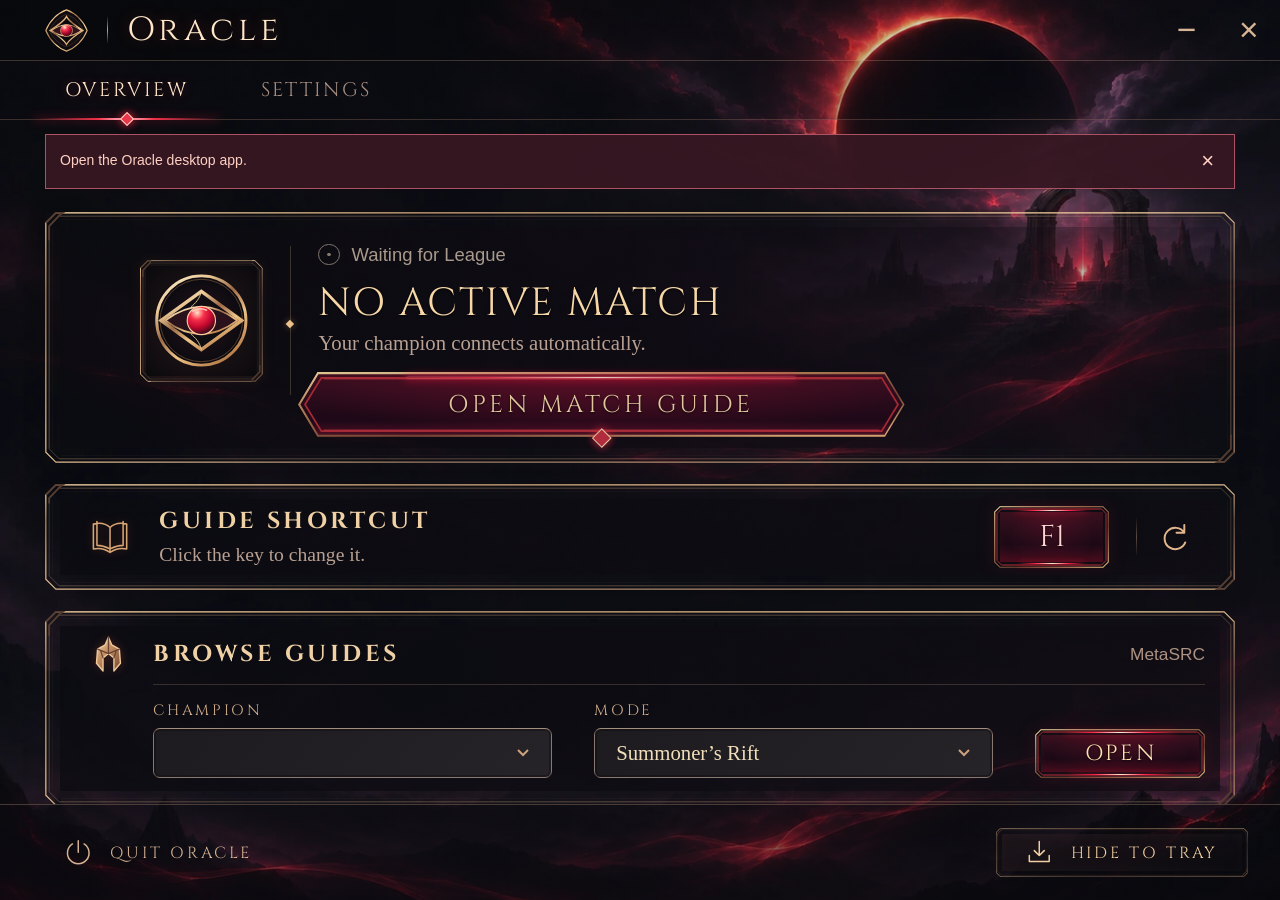
==== commit 523f334f: "Redesign Oracle dashboard to match the gold and ruby reference; build 1.9" ====
--- a/src/ui/index.html
+++ b/src/ui/index.html
@@ -7,9 +7,17 @@
   <script src="appearance.js"></script><script type="module" src="oracle.js"></script>
 </head>
 <body>
+  <svg class="icon-definitions" xmlns="http://www.w3.org/2000/svg" aria-hidden="true"><defs>
+    <symbol id="icon-book" viewBox="0 0 32 32"><path d="M16 8C12 4 6 4 2 5v21c5-1 10 0 14 3 4-3 9-4 14-3V5c-4-1-10-1-14 3Zm0 0v21M5 3v20c4 0 7 1 11 3 4-2 7-3 11-3V3"/></symbol>
+    <linearGradient id="icon-metal" x2=".8" y2="1"><stop stop-color="#fbe2b3"/><stop offset=".45" stop-color="#c48e62"/><stop offset="1" stop-color="#805338"/></linearGradient>
+    <symbol id="icon-helm" viewBox="0 0 32 36"><path d="m16 2-3 7-7 4-1 13 6 7V21l5-4 5 4v12l6-7-1-13-7-4-3-7Z" fill="url(#icon-metal)" stroke="#edc99b"/><path d="m6 13 10 4 10-4M16 2v15M9 15l2 6m12-6-2 6" stroke="#674434" stroke-width="1.2"/></symbol>
+    <symbol id="icon-reset" viewBox="0 0 32 32"><path d="M26 12A11 11 0 1 0 27 22M26 4v8h-8"/></symbol>
+    <symbol id="icon-power" viewBox="0 0 32 32"><path d="M16 2v14M9 6a13 13 0 1 0 14 0"/></symbol>
+    <symbol id="icon-tray" viewBox="0 0 32 32"><path d="M16 3v17m-6-6 6 6 6-6M4 20v7h24v-7"/></symbol>
+  </defs></svg>
   <div class="app">
     <header class="titlebar" data-tauri-drag-region>
-      <div class="identity" data-tauri-drag-region><img src="oracle.png" alt=""><h1 data-tauri-drag-region>Oracle</h1><span id="version" data-tauri-drag-region></span></div>
+      <div class="identity" data-tauri-drag-region><img src="oracle-mark.svg" alt="" data-tauri-drag-region><span class="identity-divider" aria-hidden="true"></span><h1 data-tauri-drag-region>Oracle</h1><span id="version" data-tauri-drag-region></span></div>
       <div class="window-actions"><button data-action="minimize" aria-label="Minimize" title="Minimize">−</button><button data-action="hide" aria-label="Close to tray" title="Close to tray">×</button></div>
     </header>
     <nav aria-label="Main navigation"><button class="active" data-tab="overview" aria-selected="true">Overview</button><button data-tab="settings" aria-selected="false">Settings</button></nav>
@@ -17,19 +25,20 @@
       <div id="app-error" class="error-banner" role="alert" hidden><span></span><button id="dismiss-error" aria-label="Dismiss error">×</button></div>
       <section id="overview" class="page" aria-label="Overview">
         <section class="match-card framed" aria-label="Current match">
-          <div class="match-identity"><div class="portrait"><img id="match-icon" src="oracle.png" alt=""></div><div class="match-copy"><span id="connection" class="connection">Waiting for League</span><h2 id="match-champion">No active match</h2><p id="match-detail">Your champion connects automatically.</p></div><span class="live-mark" id="live-mark" hidden>LIVE</span></div>
-          <button id="open-current" class="primary full" disabled>Open match guide</button>
+          <div class="match-identity"><div class="portrait-column"><div class="portrait"><img id="match-icon" src="oracle-portrait.svg" alt=""></div></div><div class="match-copy"><span id="connection" class="connection">Waiting for League</span><h2 id="match-champion">No active match</h2><p id="match-detail">Your champion connects automatically.</p></div><span class="live-mark" id="live-mark" hidden>LIVE</span></div>
+          <button id="open-current" class="primary full" disabled><span class="button-glint" aria-hidden="true"></span>Open match guide</button>
         </section>
-        <section class="shortcut-card framed" aria-label="Guide shortcut"><div><h3>Guide shortcut</h3><p id="shortcut-state">Click the key to change it.</p></div><button id="record-key" class="shortcut-key" title="Change shortcut">F1</button><button id="reset-key" class="icon-button" title="Reset to F1" aria-label="Reset shortcut to F1">↺</button></section>
-        <section class="browse-card framed" aria-labelledby="browse-heading"><div class="section-heading"><h3 id="browse-heading">Browse guides</h3><span id="provider-label">MetaSRC</span></div><div class="guide-picker"><label>Champion<select id="desk-champion" aria-label="Guide champion"></select></label><label>Mode<select id="desk-mode" aria-label="Guide mode"><option value="rift">Summoner’s Rift</option><option value="aram">ARAM</option><option value="arena">Arena</option><option value="mayhem">ARAM: Mayhem</option></select></label><button id="open-guide" class="secondary">Open</button></div></section>
+        <section class="shortcut-card framed" aria-label="Guide shortcut"><svg class="section-icon" aria-hidden="true"><use href="#icon-book"/></svg><div><h3>Guide shortcut</h3><p id="shortcut-state">Click the key to change it.</p></div><button id="record-key" class="shortcut-key" title="Change shortcut">F1</button><span class="control-divider" aria-hidden="true"></span><button id="reset-key" class="icon-button" title="Reset to F1" aria-label="Reset shortcut to F1"><svg aria-hidden="true"><use href="#icon-reset"/></svg></button></section>
+        <section class="browse-card framed" aria-labelledby="browse-heading"><div class="section-heading"><svg class="section-icon" aria-hidden="true"><use href="#icon-helm"/></svg><h3 id="browse-heading">Browse guides</h3><span id="provider-label">MetaSRC</span></div><div class="guide-picker"><label>Champion<select id="desk-champion" aria-label="Guide champion"></select></label><label>Mode<select id="desk-mode" aria-label="Guide mode"><option value="rift">Summoner’s Rift</option><option value="aram">ARAM</option><option value="arena">Arena</option><option value="mayhem">ARAM: Mayhem</option></select></label><button id="open-guide" class="secondary ruby-button">Open</button></div></section>
       </section>
       <section id="settings" class="page" aria-label="Settings" hidden>
         <section class="settings-card framed" aria-label="Startup preferences"><label class="setting-row"><div><strong>Open directly in the tray</strong><p>Show Oracle when you need it.</p></div><input id="launch-tray" type="checkbox" role="switch" checked><span class="switch" aria-hidden="true"></span></label><label class="setting-row"><div><strong>Start with Windows</strong><p>Launch quietly when you sign in.</p></div><input id="start-windows" type="checkbox" role="switch"><span class="switch" aria-hidden="true"></span></label></section>
         <section class="settings-card framed"><div class="setting-row"><div><strong>Accent colour</strong></div><input id="accent-colour" type="color" aria-label="Accent colour" value="#ae1236"><button id="reset-colour" class="text-button">Reset</button></div></section>
         <section class="settings-card framed"><label class="setting-row"><div><strong>Guide shortcut</strong><p>Enable or disable the in-game shortcut.</p></div><input id="enable-key" type="checkbox" role="switch" checked><span class="switch" aria-hidden="true"></span></label><button class="shortcut-link text-button" data-tab="overview">Change shortcut in Overview</button></section>
+        <section class="settings-card framed updates-card" aria-label="Updates"><div class="setting-row"><div><strong>Oracle updates</strong><p id="update-status" role="status">Updates install automatically at startup, outside a match.</p></div><button id="check-updates" class="secondary">Check for updates</button></div></section>
       </section>
     </main>
-    <footer><button class="text-button quit" data-action="quit">Quit Oracle</button><button class="tray-button" data-action="hide">Hide to tray</button></footer>
+    <footer><button class="text-button quit" data-action="quit"><svg aria-hidden="true"><use href="#icon-power"/></svg>Quit Oracle</button><button class="tray-button" data-action="hide"><svg aria-hidden="true"><use href="#icon-tray"/></svg>Hide to tray</button></footer>
   </div><div id="toast" class="toast" role="status" hidden></div>
 </body>
 </html>
--- a/src/ui/oracle.css
+++ b/src/ui/oracle.css
@@ -1,3 +1,116 @@
-@font-face{font-family:Cinzel;src:url('fonts/cinzel-latin-400-normal.woff2')}
-*{box-sizing:border-box}html,body{margin:0;height:100%;overflow:hidden}body{font:14px/1.5 'Segoe UI',sans-serif;color:#e4dcd3;background:#101012}button,input,select{font:inherit}button{color:inherit;cursor:pointer;user-select:none}button:disabled{opacity:.4;cursor:default}button:hover:not(:disabled){filter:brightness(1.16)}button:focus-visible,input:focus-visible,select:focus-visible{outline:2px solid var(--silver);outline-offset:3px}[hidden]{display:none!important}
-.app{height:100%;display:flex;flex-direction:column;background:linear-gradient(110deg,#0d0d10ed,#151117d9),url('backgrounds/eclipse.webp') 52% center/cover}.titlebar{height:55px;flex-shrink:0;display:flex;align-items:center;justify-content:space-between;padding-left:19px;border-bottom:1px solid #cabfb123;background:#0b0b0dad;user-select:none}.identity{display:flex;align-items:center;gap:10px}.identity img{width:29px;height:29px}.identity h1{margin:0;font:20px Cinzel,Georgia,serif;letter-spacing:2px;color:var(--silver)}#version{font-size:11px;color:#847b79;margin-left:2px}.window-actions{align-self:stretch;display:flex}.window-actions button{border:0;width:43px;background:transparent;color:#b6aaa1;font-size:22px}.window-actions button:last-child:hover{background:var(--accent)}nav{display:flex;gap:25px;padding:0 22px;border-bottom:1px solid #cabfb119;flex-shrink:0}nav button{padding:12px 2px 10px;background:transparent;border:0;border-bottom:2px solid transparent;color:#968983;font-size:13px}nav button.active{color:#eadaca;border-bottom-color:var(--accent)}main{flex:1;min-height:0;overflow:auto;scrollbar-width:thin;scrollbar-color:#5b4147 transparent}.page{padding:18px 21px;display:flex;flex-direction:column;gap:13px}.framed{position:relative;border:1px solid #9b85745e;border-radius:5px;background:linear-gradient(130deg,#35272e42,#100e127a);box-shadow:inset 0 0 0 3px #0c0a0c5e,0 5px 16px #0002}.framed:after{content:'';position:absolute;inset:-1px;pointer-events:none;border:1px solid transparent;border-radius:inherit;background:linear-gradient(135deg,#cabfb180,transparent 17%,transparent 83%,#cabfb155) border-box;mask:linear-gradient(#fff 0 0) padding-box,linear-gradient(#fff 0 0);mask-composite:exclude}.match-card{padding:19px}.match-identity{display:flex;align-items:center;gap:15px;margin-bottom:19px;min-width:0}.portrait{width:63px;height:63px;flex-shrink:0;padding:3px;border:1px solid #b49d7b83;background:#100e12;border-radius:5px;box-shadow:0 0 0 3px #cabfb107}.portrait img{display:block;width:100%;height:100%;object-fit:cover;border-radius:2px}.match-copy{min-width:0;flex:1}.connection{font-size:11px;color:#ab9990}.connection.connected{color:#a5c2b2}h2{margin:2px 0;font:22px/1.35 Cinzel,Georgia,serif;color:#e9d7c3;white-space:nowrap;overflow:hidden;text-overflow:ellipsis}p{margin:0;font-size:12px;color:#96867f}h3{margin:0;color:#d5c3b2;font-size:14px;font-weight:500}.live-mark{align-self:flex-start;border:1px solid #6f97834d;color:#acc5b7;letter-spacing:1px;font-size:9px;padding:2px 6px;border-radius:3px}.primary{padding:10px 17px;border:1px solid color-mix(in srgb,var(--accent) 55%,#b79d83);border-radius:4px;background:var(--enamel);box-shadow:inset 0 1px #fff2,inset 0 0 0 2px #190b123d,0 3px 10px #0003;color:#f7e5d4;font-size:13px;font-weight:500}.full{width:100%}.shortcut-card{display:flex;align-items:center;gap:10px;padding:16px 18px;min-height:84px}.shortcut-card>div{flex:1;min-width:0}.shortcut-card p{font-size:11px;margin-top:3px;max-width:290px}.shortcut-key{min-width:66px;max-width:210px;padding:7px 12px;border:1px solid #b69a7b7a;border-radius:5px;background:linear-gradient(135deg,#53404766,#131015ed);box-shadow:inset 0 0 0 2px #121014,0 3px 0 #0b090d,0 4px 0 #7c62503b;font:20px Cinzel,serif;color:var(--silver);overflow-wrap:anywhere}.shortcut-key.recording{border-color:#eed9b7;box-shadow:0 0 12px #cabfb122;font:13px 'Segoe UI',sans-serif}.shortcut-key.long{font-size:15px}.icon-button{border:0;background:none;color:#af998a;font-size:22px;padding:5px 3px}.browse-card{padding:16px 18px 19px}.section-heading{display:flex;justify-content:space-between;align-items:center;margin-bottom:13px}.section-heading>span{font-size:10px;color:#897771}.guide-picker{display:flex;align-items:flex-end;gap:9px}.guide-picker label{display:block;min-width:0;flex:1;font-size:11px;color:#a58e80}.guide-picker label:first-child{flex:1.05}select{display:block;width:100%;margin-top:5px;padding:9px 24px 9px 10px;background:#151115;border:1px solid #8b6c576b;border-radius:4px;color:#d7c4b2;appearance:none;background-image:url("data:image/svg+xml,%3Csvg xmlns='http://www.w3.org/2000/svg' width='12' height='12' viewBox='0 0 12 12'%3E%3Cpath d='m3 4 3 3 3-3' fill='none' stroke='%23cabfb1'/%3E%3C/svg%3E");background-position:right 8px center;background-repeat:no-repeat;font-size:12px}select option{background:#19131b}.secondary{padding:9px 16px;background:linear-gradient(135deg,#48323a66,#1c151ccc);border:1px solid #9d7d686e;border-radius:4px;color:#ddc9b6;font-size:12px}.settings-card{padding:3px 18px}.setting-row{position:relative;display:flex;align-items:center;gap:13px;padding:17px 0}.setting-row+.setting-row{border-top:1px solid #cabfb114}.setting-row>div{flex:1}.setting-row strong{font-weight:500;font-size:13px;color:#deccba}.setting-row p{font-size:11px;margin-top:4px}.setting-row input[role=switch]{position:absolute;right:0;width:36px;height:22px;opacity:0;cursor:pointer;z-index:1}.switch{display:block;position:relative;width:36px;height:21px;background:#33282f;border:1px solid #816759;border-radius:12px}.switch:before{content:'';position:absolute;left:4px;top:3px;width:13px;height:13px;border-radius:50%;background:#aa9181;transition:transform .15s}input:checked+.switch{background:color-mix(in srgb,var(--accent) 60%,#20151d)}input:checked+.switch:before{transform:translateX(13px);background:#e8d2bb}input:focus-visible+.switch{outline:2px solid var(--silver);outline-offset:3px}input[type=color]{height:30px;width:39px;border:1px solid #7e6253;background:#151014;border-radius:3px;padding:3px;cursor:pointer}.text-button{border:0;background:none;color:#b39b89;font-size:12px;padding:4px 0}.shortcut-link{font-size:11px;margin:0 0 13px}footer{height:57px;flex-shrink:0;display:flex;align-items:center;justify-content:space-between;padding:0 23px;border-top:1px solid #cabfb119;background:#0a090b9c}.quit{color:#8c7772;font-size:11px}.tray-button{border:1px solid #8d75634a;padding:6px 13px;border-radius:4px;background:#21181e7a;color:#c5ac98;font-size:12px}.error-banner{display:flex;align-items:center;gap:10px;background:#3b1c24c9;border-bottom:1px solid #b75b6380;color:#f0bab4;padding:8px 15px;font-size:12px}.error-banner span{flex:1}.error-banner button{border:0;background:none;color:inherit;font-size:18px}.toast{position:fixed;bottom:69px;left:50%;transform:translateX(-50%);max-width:90%;padding:9px 15px;background:#241a23f5;border:1px solid #b99b7b6b;border-radius:4px;box-shadow:0 5px 19px #0008;color:#e6cdb6;font-size:12px;z-index:9;text-align:center}@media(max-width:540px){.page{padding:16px}.match-card{padding:16px}.shortcut-card,.browse-card{padding-left:15px;padding-right:15px}.guide-picker{gap:7px}.secondary{padding:9px 12px}.shortcut-key{max-width:168px}h2{font-size:20px}}@media(prefers-reduced-motion:reduce){*{transition:none!important}}
+@font-face{font-family:Cinzel;src:url('fonts/cinzel-latin-400-normal.woff2');font-display:swap}
+@font-face{font-family:Cinzel;src:url('fonts/cinzel-latin-700-normal.woff2');font-weight:700;font-display:swap}
+*{box-sizing:border-box}
+html,body{margin:0;width:100%;height:100%;overflow:hidden}
+body{background:#090a10;color:#f0d8b7;font:16px/1.4 'Segoe UI',sans-serif}
+button,input,select{font:inherit}
+button{color:inherit;cursor:pointer;user-select:none}
+button:disabled{cursor:default}
+button:focus-visible,input:focus-visible,select:focus-visible{outline:2px solid #ffe0ac;outline-offset:4px}
+[hidden]{display:none!important}
+.icon-definitions{position:absolute;width:0;height:0;overflow:hidden;pointer-events:none}
+.app{
+  --u:min(calc(100vw / 1040),calc(100vh / 780));
+  --gold:#e8c69f;--gold-dim:#a58a79;--ink:#b6a092;
+  height:100%;display:flex;flex-direction:column;isolation:isolate;
+  background:linear-gradient(90deg,#07090c16,#0a090f0a),url('backgrounds/oracle-eclipse.webp') center top/cover no-repeat;
+}
+.titlebar{height:calc(53 * var(--u));flex-shrink:0;display:flex;align-items:center;justify-content:space-between;padding-left:calc(38 * var(--u));border-bottom:1px solid #b38f7750;background:linear-gradient(90deg,#07080bc4,#09080c12 80%);user-select:none}
+.identity{display:flex;align-items:center;gap:calc(16 * var(--u))}
+.identity img{width:calc(39 * var(--u));height:calc(39 * var(--u));pointer-events:none}
+.identity-divider{height:calc(25 * var(--u));width:1px;background:linear-gradient(transparent,#c2a17e,transparent)}
+.identity h1{margin:0;font:calc(29 * var(--u))/1 Cinzel,Georgia,serif;letter-spacing:calc(4 * var(--u));color:#ffe6c8;text-shadow:0 0 15px #e64a3c55}
+#version{font:calc(15 * var(--u)) Georgia,serif;color:#9c8175;margin-left:calc(4 * var(--u))}
+.window-actions{align-self:stretch;display:flex}
+.window-actions button{width:calc(54 * var(--u));border:0;background:transparent;color:#d6b595;font:calc(29 * var(--u))/1 'Segoe UI',sans-serif}
+.window-actions button:hover{background:#f3cc9b0b;color:#ffe9ce}
+.window-actions button:last-child:hover{background:#921b334d}
+nav{height:calc(51 * var(--u));flex-shrink:0;display:flex;gap:calc(27 * var(--u));padding:0 calc(38 * var(--u));border-bottom:1px solid #a57c6d50;background:linear-gradient(90deg,#0a0a10a1,#0a091016)}
+nav button{position:relative;padding:0 calc(18 * var(--u));border:0;background:none;font:calc(17 * var(--u)) Cinzel,Georgia,serif;letter-spacing:calc(2 * var(--u));text-transform:uppercase;color:#a68d80}
+nav button.active{color:#ffe6ca;text-shadow:0 0 12px #fd49464d}
+nav button.active:after{content:'';position:absolute;bottom:-1px;left:calc(-9 * var(--u));right:calc(-9 * var(--u));height:2px;background:linear-gradient(90deg,transparent,#f23049 35%,#ffced2 50%,#f23049 65%,transparent);box-shadow:0 0 10px #ff183e80}
+nav button.active:before{content:'';position:absolute;z-index:1;bottom:calc(-4 * var(--u));left:calc(50% - 4 * var(--u));width:calc(7 * var(--u));height:calc(7 * var(--u));border:1px solid #ffe2c6;background:#e9374b;transform:rotate(45deg);box-shadow:0 0 8px #ff2847}
+main{flex:1;min-height:0;overflow:auto;scrollbar-width:thin;scrollbar-color:#6f4347 #0d0b10}
+.page{padding:calc(20 * var(--u)) calc(39 * var(--u)) calc(58 * var(--u));display:flex;flex-direction:column;gap:calc(18 * var(--u))}
+.framed{position:relative;flex-shrink:0;border:calc(13 * var(--u)) solid transparent;border-image:url('designs/oracle-panel.svg') 18 / calc(13 * var(--u)) / 0 stretch;background:linear-gradient(110deg,#0b0b11b8,#100d14b8);background-clip:padding-box;box-shadow:0 7px 22px #0002}
+.framed:after{content:'';position:absolute;inset:calc(-7 * var(--u));pointer-events:none;border:1px solid #edb38c09;clip-path:polygon(10px 0,calc(100% - 10px) 0,100% 10px,100% calc(100% - 10px),calc(100% - 10px) 100%,10px 100%,0 calc(100% - 10px),0 10px)}
+.match-card{height:calc(218 * var(--u));display:grid;grid-template-columns:calc(178 * var(--u)) minmax(0,1fr);grid-template-rows:minmax(0,1fr) calc(56 * var(--u));column-gap:calc(24 * var(--u));padding:calc(12 * var(--u)) calc(207 * var(--u)) calc(10 * var(--u)) calc(22 * var(--u));background:linear-gradient(90deg,#0b0b10af,#100a13a6 53%,#100b1426);background-clip:padding-box}
+.match-identity{display:contents}
+.portrait-column{position:relative;grid-column:1;grid-row:1/3;display:flex;align-items:center;justify-content:center;border-right:1px solid #c49a7745;margin:calc(5 * var(--u)) 0 calc(36 * var(--u))}
+.portrait-column:after{content:'';position:absolute;right:calc(-3 * var(--u));top:50%;width:calc(5 * var(--u));height:calc(5 * var(--u));background:#ebc28a;transform:rotate(45deg);box-shadow:0 0 7px #f4b56566}
+.portrait{width:calc(106 * var(--u));height:calc(106 * var(--u));padding:calc(3 * var(--u));border:calc(6 * var(--u)) solid transparent;border-image:url('designs/oracle-panel.svg') 18 / calc(10 * var(--u)) / 0 stretch;background:radial-gradient(ellipse,#25151c8c,#09090ddd);background-clip:padding-box;filter:drop-shadow(0 0 7px #df8c5026);transform:translateX(calc(12 * var(--u)))}
+.portrait img{width:100%;height:100%;display:block;object-fit:cover;border-radius:calc(5 * var(--u))}
+.portrait img[src$='oracle-portrait.svg']{object-fit:contain;border-radius:0}
+.match-copy{grid-column:2;grid-row:1;align-self:start;min-width:0;padding-top:calc(1 * var(--u));margin-right:calc(-180 * var(--u))}
+.connection{display:inline-flex;align-items:center;gap:calc(10 * var(--u));font-size:calc(16 * var(--u));color:#a99a8c}
+.connection:before{content:'';display:block;width:calc(17 * var(--u));height:calc(17 * var(--u));border:1.5px solid currentColor;border-radius:50%;background:radial-gradient(circle,currentColor 0 1.5px,transparent 2px);opacity:.75}
+.connection.connected{color:#cce784}
+.connection.connected:before{background:url("data:image/svg+xml,%3Csvg xmlns='http://www.w3.org/2000/svg' viewBox='0 0 20 20'%3E%3Cpath d='m5 10 3 3 7-7' fill='none' stroke='%23cce784' stroke-width='2' stroke-linecap='round' stroke-linejoin='round'/%3E%3C/svg%3E") center/100% 100% no-repeat;opacity:1}
+h2{margin:calc(6 * var(--u)) 0 calc(1 * var(--u));font:calc(34 * var(--u))/1.25 Cinzel,Georgia,serif;letter-spacing:calc(1.5 * var(--u));text-transform:uppercase;color:#f6d7a8;text-shadow:0 1px 2px #000;white-space:nowrap;overflow:hidden;text-overflow:ellipsis}
+p{margin:0;font:calc(18 * var(--u))/1.4 Georgia,'Times New Roman',serif;color:#b8a092}
+h3{margin:0;font:700 calc(20 * var(--u))/1.3 Cinzel,Georgia,serif;letter-spacing:calc(3 * var(--u));text-transform:uppercase;color:#f0d1a5}
+.live-mark{position:absolute;right:calc(22 * var(--u));top:calc(21 * var(--u));font-size:calc(10 * var(--u));letter-spacing:2px;color:#c9df9c;border:1px solid #a7bb7040;padding:3px 7px}
+.primary,.secondary.ruby-button,.shortcut-key{position:relative;background:radial-gradient(ellipse at 50% 0,color-mix(in srgb,var(--accent) 28%,transparent),transparent 74%),linear-gradient(180deg,#35121fd9,#1b0916ed 65%,color-mix(in srgb,var(--accent) 33%,#120910));background-clip:padding-box;border:calc(6 * var(--u)) solid transparent;border-image:url('designs/oracle-chip.svg') 12 / calc(8 * var(--u)) / 0 stretch;color:#ffe0b0;text-shadow:0 1px 2px #10070d;box-shadow:0 0 20px #b21c3820,inset 0 0 15px #ce284015}
+.primary:before,.ruby-button:before,.shortcut-key:before{content:'';position:absolute;left:15%;right:15%;top:calc(-2 * var(--u));height:1px;background:linear-gradient(90deg,transparent,#ff244a,#ffe6df,#ff244a,transparent);box-shadow:0 0 7px #ff183d;pointer-events:none}
+.primary{grid-column:2;grid-row:2;width:calc(526 * var(--u));max-width:calc(100% + 180 * var(--u));height:calc(56 * var(--u));margin-left:calc(-18 * var(--u));padding:0 calc(18 * var(--u));font:calc(21 * var(--u)) Cinzel,Georgia,serif;letter-spacing:calc(3 * var(--u));text-transform:uppercase;isolation:isolate;border:0;background:none;box-shadow:none}
+.primary:before{z-index:-1;inset:0;height:auto;background:url('designs/oracle-button.svg') center/100% 100% no-repeat,radial-gradient(ellipse at 50% 0,color-mix(in srgb,var(--accent) 40%,transparent),transparent 75%),linear-gradient(180deg,#451024e8,#210919ed 75%,#5c1128);clip-path:polygon(calc(17 * var(--u)) 0,calc(100% - 17 * var(--u)) 0,100% 50%,calc(100% - 17 * var(--u)) 100%,calc(17 * var(--u)) 100%,0 50%);box-shadow:none}
+.primary:after{content:'';position:absolute;bottom:calc(-7 * var(--u));left:calc(50% - 5 * var(--u));width:calc(10 * var(--u));height:calc(10 * var(--u));border:1.5px solid #ffe5b5;background:#c83242;transform:rotate(45deg);box-shadow:0 0 9px #f22b49;pointer-events:none}
+.primary:disabled{opacity:.88}
+.button-glint{position:absolute;top:calc(4 * var(--u));left:18%;right:18%;height:1px;background:linear-gradient(90deg,transparent,#f1304a 20%,#ffe8ce 50%,#f1304a 80%,transparent);box-shadow:0 0 8px 2px #ff183d99,0 0 2px #ffd1d7;pointer-events:none}
+.shortcut-key:after,.ruby-button:after{content:'';position:absolute;bottom:calc(-2 * var(--u));left:18%;right:18%;height:1px;background:linear-gradient(90deg,transparent,#ff2246,#ffe8ce,#ff2246,transparent);box-shadow:0 0 6px #ff173b;pointer-events:none}
+.primary:hover:not(:disabled),.ruby-button:hover:not(:disabled),.shortcut-key:hover{filter:brightness(1.17)}
+.primary:active:not(:disabled),.ruby-button:active:not(:disabled),.shortcut-key:active{filter:brightness(.9)}
+.shortcut-card{height:calc(92 * var(--u));display:flex;align-items:center;gap:calc(26 * var(--u));padding:calc(5 * var(--u)) calc(21 * var(--u)) calc(5 * var(--u)) calc(27 * var(--u))}
+.section-icon{width:calc(33 * var(--u));height:calc(33 * var(--u));flex-shrink:0;fill:none;stroke:#d8a575;stroke-width:1.3;stroke-linecap:round;stroke-linejoin:round;filter:drop-shadow(0 0 5px #df5a3340)}
+.shortcut-card>div{flex:1;min-width:0}
+.shortcut-card p{margin-top:calc(4 * var(--u));font-size:calc(17 * var(--u))}
+.shortcut-key{min-width:calc(100 * var(--u));max-width:calc(245 * var(--u));min-height:calc(53 * var(--u));padding:calc(2 * var(--u)) calc(17 * var(--u));font:calc(26 * var(--u)) Cinzel,Georgia,serif;color:#ffd5d2;overflow-wrap:anywhere}
+.shortcut-key.long{font-size:calc(17 * var(--u))}
+.shortcut-key.recording{font:calc(14 * var(--u)) 'Segoe UI',sans-serif;box-shadow:0 0 15px #ff385958}
+.control-divider{height:calc(34 * var(--u));width:1px;background:linear-gradient(transparent,#a1826e88,transparent);margin-left:calc(-3 * var(--u));margin-right:calc(-11 * var(--u))}
+.icon-button{display:grid;place-items:center;width:calc(36 * var(--u));height:calc(42 * var(--u));padding:0;border:0;background:none;color:#e2b68c;flex-shrink:0}
+.icon-button svg{width:calc(27 * var(--u));height:calc(27 * var(--u));fill:none;stroke:currentColor;stroke-width:2;stroke-linecap:round;stroke-linejoin:round}
+.icon-button:hover{color:#ffe2ae}
+.browse-card{height:calc(169 * var(--u));padding:calc(5 * var(--u)) calc(13 * var(--u)) calc(10 * var(--u)) calc(26 * var(--u))}
+.section-heading{display:flex;align-items:center;gap:calc(23 * var(--u));height:calc(39 * var(--u))}
+.section-heading h3{flex:1;min-width:0}
+.section-heading .section-icon{height:calc(34 * var(--u));width:calc(32 * var(--u))}
+.section-heading>span{font-size:calc(15 * var(--u));color:#ad9182}
+.guide-picker{position:relative;display:flex;align-items:flex-end;gap:calc(37 * var(--u));margin:calc(6 * var(--u)) 0 0 calc(55 * var(--u));padding-top:calc(13 * var(--u));border-top:1px solid #b18d6e45}
+.guide-picker label{display:block;flex:1;min-width:0;font:calc(13 * var(--u)) Cinzel,Georgia,serif;text-transform:uppercase;letter-spacing:calc(2.3 * var(--u));color:#d6b18d}
+select{display:block;width:100%;height:calc(44 * var(--u));margin-top:calc(6 * var(--u));padding:0 calc(35 * var(--u)) 0 calc(18 * var(--u));border:1px solid #b18a756e;border-top-color:#c9a78b9e;border-radius:calc(6 * var(--u));color:#f0dfba;font:calc(18 * var(--u)) Georgia,'Times New Roman',serif;letter-spacing:0;appearance:none;box-shadow:inset 0 0 0 2px #08080b55;background-image:url("data:image/svg+xml,%3Csvg xmlns='http://www.w3.org/2000/svg' width='14' height='12'%3E%3Cpath d='m2 3 5 5 5-5' stroke='%23cda37d' stroke-width='2' fill='none'/%3E%3C/svg%3E"),linear-gradient(130deg,#151317e8,#161218cd);background-position:right calc(18 * var(--u)) center,center;background-repeat:no-repeat}
+select option{background:#19131b;color:#f0dfba}
+.secondary{height:calc(43 * var(--u));padding:0 calc(17 * var(--u));border:1px solid #a78568a1;border-radius:4px;background:linear-gradient(160deg,#2b1c25c9,#120e16e8);color:#eed7b3;font-size:calc(14 * var(--u))}
+.secondary:hover:not(:disabled){border-color:#efc99b;background-color:#672238}
+.ruby-button{width:calc(147 * var(--u));flex-shrink:0;border-radius:0;font:calc(19 * var(--u)) Cinzel,Georgia,serif;letter-spacing:calc(2 * var(--u));text-transform:uppercase}
+footer{height:calc(83 * var(--u));flex-shrink:0;display:flex;align-items:center;justify-content:space-between;padding:0 calc(28 * var(--u)) 0 calc(56 * var(--u));border-top:1px solid #b4927757;background:linear-gradient(110deg,#0a090f68,#08080c88)}
+.text-button{border:0;background:none;color:#d5b292;padding:4px 0;font-size:calc(14 * var(--u))}
+.text-button:hover{color:#ffe1b8}
+.quit,.tray-button{display:flex;align-items:center;gap:calc(16 * var(--u));font:calc(14 * var(--u)) Cinzel,Georgia,serif;text-transform:uppercase;letter-spacing:calc(2.5 * var(--u))}
+.quit svg,.tray-button svg{width:calc(23 * var(--u));height:calc(23 * var(--u));fill:none;stroke:currentColor;stroke-width:1.8;stroke-linecap:round;stroke-linejoin:round;flex-shrink:0}
+.tray-button{height:calc(43 * var(--u));width:calc(218 * var(--u));justify-content:center;padding:0 calc(12 * var(--u));border:calc(6 * var(--u)) solid transparent;border-image:url('designs/oracle-panel.svg') 18 / calc(6 * var(--u)) / 0 stretch;background:linear-gradient(160deg,#291b2088,#0b0b10cc);background-clip:padding-box;color:#f1cda2;box-shadow:inset 0 0 13px #e9c49908}
+.tray-button:hover{filter:brightness(1.2)}
+#settings{gap:calc(14 * var(--u));padding-bottom:calc(20 * var(--u))}
+.settings-card{padding:calc(2 * var(--u)) calc(24 * var(--u))}
+.setting-row{position:relative;display:flex;align-items:center;gap:calc(16 * var(--u));padding:calc(10 * var(--u)) 0;min-height:calc(54 * var(--u))}
+.setting-row+.setting-row{border-top:1px solid #c4a2812b}
+.setting-row>div{flex:1;min-width:0}
+.setting-row strong{font:calc(17 * var(--u)) Cinzel,Georgia,serif;letter-spacing:calc(1.2 * var(--u));color:#eed1a8}
+.setting-row p{font-size:calc(16 * var(--u));margin-top:calc(4 * var(--u))}
+.setting-row input[role=switch]{position:absolute;right:0;width:calc(45 * var(--u));height:calc(26 * var(--u));opacity:0;cursor:pointer;z-index:1}
+.switch{position:relative;display:block;flex-shrink:0;width:calc(45 * var(--u));height:calc(26 * var(--u));border:1px solid #b08b6e99;border-radius:20px;background:#30222b;box-shadow:inset 0 1px 5px #0006}
+.switch:before{content:'';position:absolute;left:calc(4 * var(--u));top:calc(3 * var(--u));width:calc(18 * var(--u));height:calc(18 * var(--u));border-radius:50%;background:linear-gradient(130deg,#f3d1a7,#98765d);transition:transform .15s}
+input:checked+.switch{background:var(--enamel);box-shadow:0 0 12px #dc1f3429}
+input:checked+.switch:before{transform:translateX(calc(18 * var(--u)));background:linear-gradient(130deg,#ffedca,#d5a579)}
+input:focus-visible+.switch{outline:2px solid #ffe0ac;outline-offset:4px}
+input[type=color]{width:calc(43 * var(--u));height:calc(33 * var(--u));padding:3px;border:1px solid #9d7f68;border-radius:3px;background:#151014;cursor:pointer}
+.shortcut-link{font-size:calc(14 * var(--u));margin:0 0 calc(9 * var(--u))}
+.updates-card .secondary{flex-shrink:0}
+.updates-card p{line-height:1.35}
+.secondary:disabled{opacity:.55}
+.error-banner{display:flex;align-items:center;gap:12px;margin:calc(12 * var(--u)) calc(39 * var(--u)) 0;padding:10px 14px;border:1px solid #ac5263;background:#361722ed;color:#ffd0c3;font-size:14px}
+.error-banner span{flex:1}
+.error-banner button{border:0;background:none;color:inherit;font-size:22px}
+.toast{position:fixed;bottom:calc(94 * var(--u));left:50%;transform:translateX(-50%);max-width:85%;padding:10px 18px;border:1px solid #c7a07a88;background:#1d121cf5;box-shadow:0 5px 20px #0008;color:#f0d1ac;font-size:14px;z-index:9;text-align:center}
+@media(max-width:820px){.connection{font-size:max(11px,calc(16 * var(--u)))}.setting-row p{font-size:max(12px,calc(16 * var(--u)))}.setting-row strong{font-size:max(12px,calc(17 * var(--u)))}.secondary{font-size:max(11px,calc(14 * var(--u)))}.shortcut-card p{font-size:max(11px,calc(17 * var(--u)))}.shortcut-key.recording{font-size:11px}.guide-picker{gap:calc(28 * var(--u))}}
+@media(prefers-reduced-motion:reduce){*{transition:none!important}}
